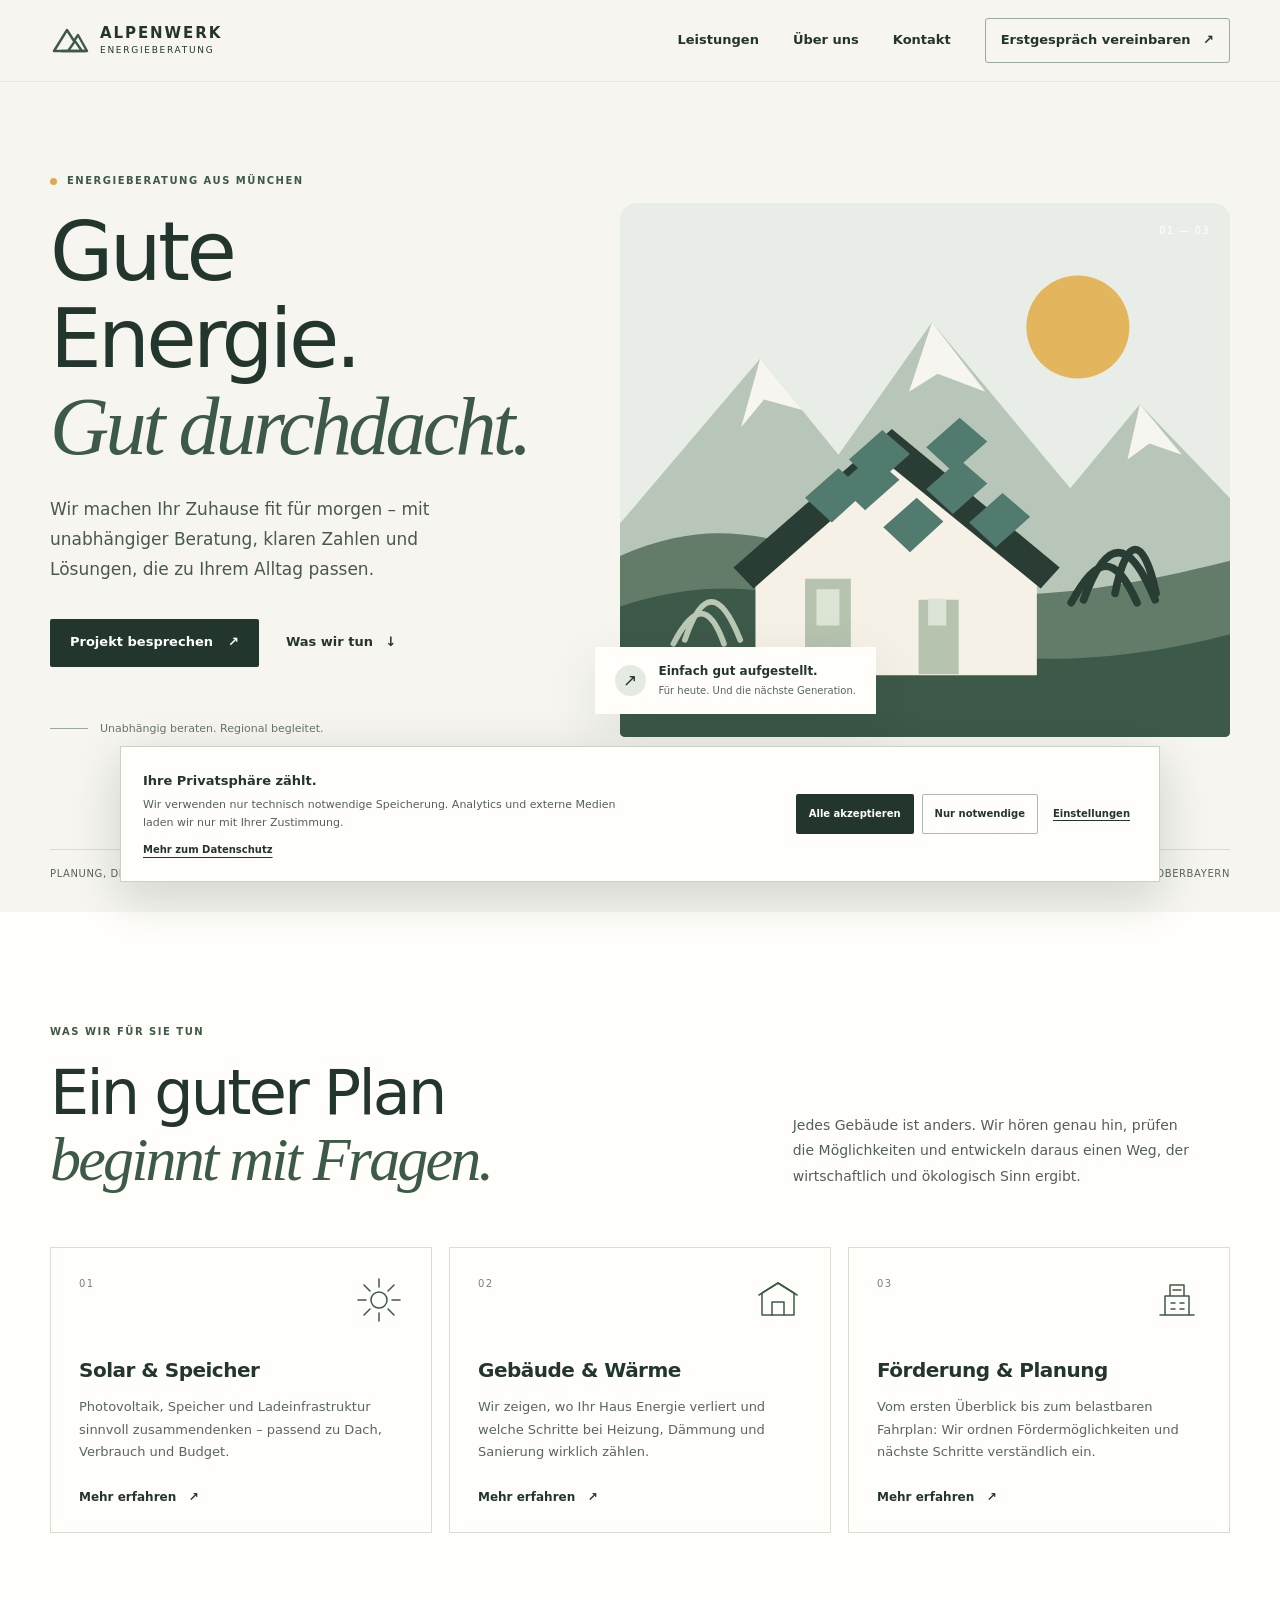
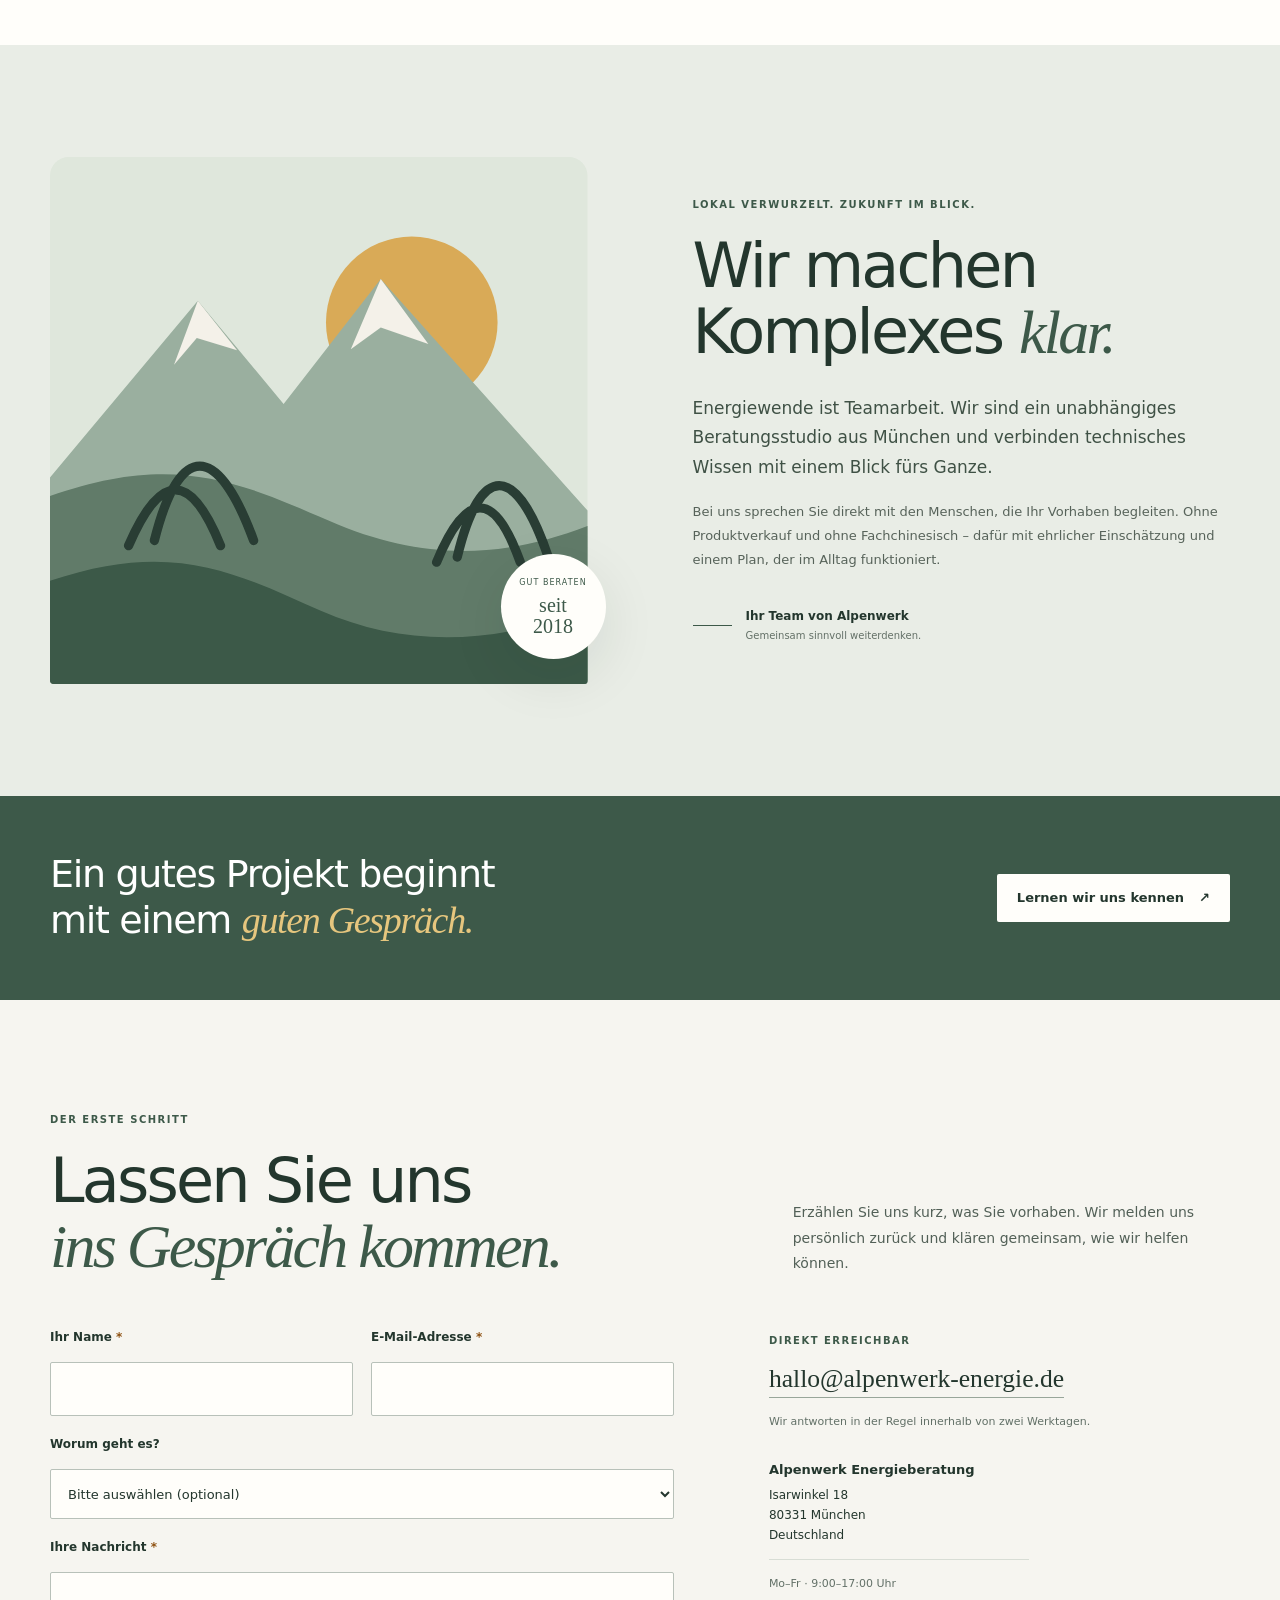
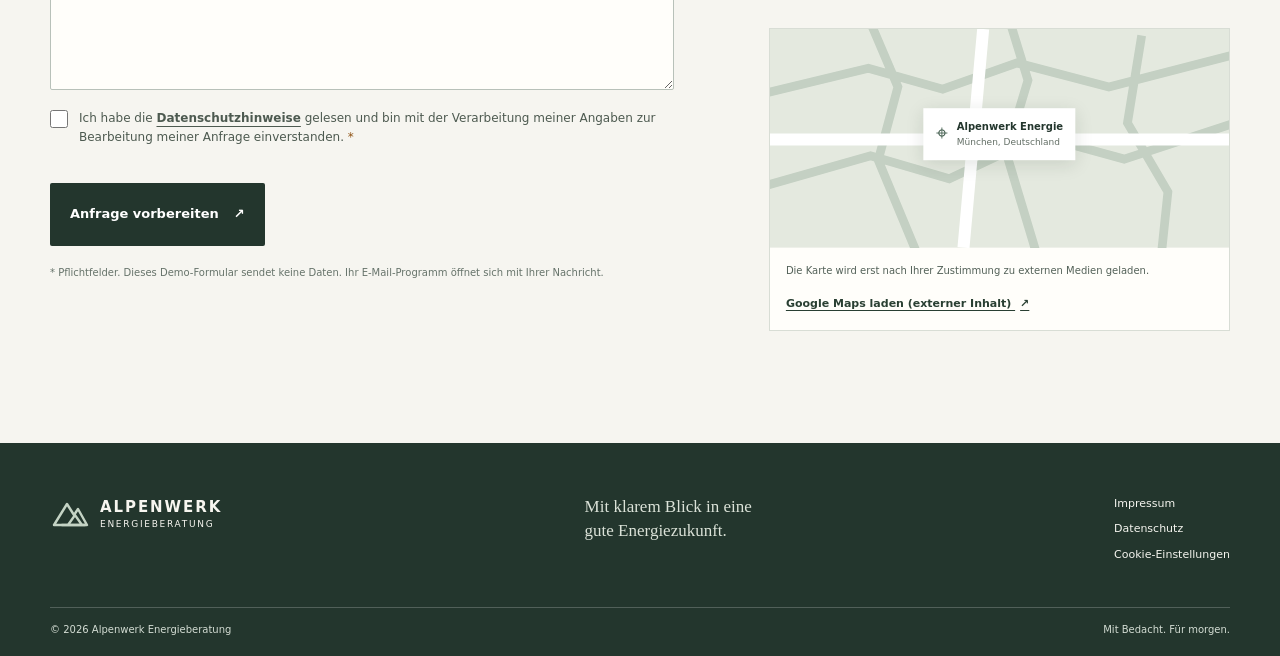
==== index.html @ ff46d7b3 "first commit" ====
<!doctype html>
<html lang="de">
<head>
  <meta charset="utf-8">
  <meta name="viewport" content="width=device-width, initial-scale=1">
  <meta name="theme-color" content="#f6f5f0">
  <meta name="description" content="Alpenwerk Energie berät zu Photovoltaik, Energiespeichern und nachhaltigen Gebäuden in München und Oberbayern.">
  <title>Alpenwerk Energie | Klar planen. Gut leben.</title>
  <link rel="stylesheet" href="style.css">
  <script src="script.js" defer></script>
</head>
<body>
  <a class="skip-link" href="#main">Zum Hauptinhalt springen</a>
  <header class="site-header">
    <div class="container header-inner">
      <a class="brand" href="index.html" aria-label="Alpenwerk Energie – Startseite">
        <svg class="brand-mark" viewBox="0 0 40 40" width="40" height="40" aria-hidden="true"><path d="M4 30 17 9l7 11 4-6 9 16H4Z" fill="none" stroke="currentColor" stroke-width="2.4" stroke-linejoin="round"/><path d="M12 30h23M18 30l7-10 7 10" fill="none" stroke="currentColor" stroke-width="2.4" stroke-linecap="round"/></svg>
        <span><strong>ALPENWERK</strong><small>ENERGIEBERATUNG</small></span>
      </a>
      <button class="menu-toggle" type="button" aria-expanded="false" aria-controls="primary-nav" aria-label="Menü öffnen"><span></span><span></span></button>
      <nav id="primary-nav" class="primary-nav" aria-label="Hauptnavigation">
        <a href="#leistungen">Leistungen</a><a href="#ueber-uns">Über uns</a><a href="#kontakt">Kontakt</a>
        <a class="nav-cta" href="#kontakt">Erstgespräch vereinbaren <span aria-hidden="true">↗</span></a>
      </nav>
    </div>
  </header>
  <main id="main">
    <section class="hero section-pad" aria-labelledby="hero-title">
      <div class="container hero-grid">
        <div class="hero-copy">
          <p class="eyebrow"><span class="eyebrow-dot"></span> Energieberatung aus München</p>
          <h1 id="hero-title">Gute Energie.<br><em>Gut durchdacht.</em></h1>
          <p class="hero-lede">Wir machen Ihr Zuhause fit für morgen – mit unabhängiger Beratung, klaren Zahlen und Lösungen, die zu Ihrem Alltag passen.</p>
          <div class="hero-actions"><a class="button button-dark" href="#kontakt">Projekt besprechen <span aria-hidden="true">↗</span></a><a class="text-link" href="#leistungen">Was wir tun <span aria-hidden="true">↓</span></a></div>
          <div class="hero-note"><span class="note-line"></span><span>Unabhängig beraten. Regional begleitet.</span></div>
        </div>
        <div class="hero-art" aria-label="Illustration eines Hauses mit Solardach in einer Berglandschaft" role="img">
          <svg viewBox="0 0 640 560" width="640" height="560" aria-hidden="true" class="landscape">
            <rect width="640" height="560" rx="18" fill="#e8eee7"/><circle cx="480" cy="130" r="54" fill="#e3b65d"/>
            <path d="M0 336 147 163l82 101 98-139 145 174 73-88 95 99v250H0Z" fill="#b7c6b9"/><path d="m147 163 44 54-40-11-24 29 20-72Zm180-38 56 73-50-19-30 19 24-73Zm218 86 44 53-34-12-23 17 13-58Z" fill="#f6f5f0"/>
            <path d="M0 370c96-42 160-22 251 11s180 47 389-6v185H0Z" fill="#627c69"/><path d="M0 423c117-39 204-11 286 25s208 42 354 4v108H0Z" fill="#3d5949"/>
            <path d="m142 379 144-125 151 126v115H142Z" fill="#f5f1e7"/><path d="m119 382 166-145 176 145-20 22-156-127-145 127Z" fill="#293d34"/>
            <path d="m194 309 35-31 28 25-35 32Zm46-40 35-31 29 25-36 32Zm36 71 35-31 28 25-35 32Zm45-40 35-31 29 25-36 32Zm-92-4 35-31 29 25-36 32Zm92-40 35-31 29 25-36 32Zm45 79 35-31 29 25-36 32Z" fill="#527b70"/>
            <path d="M194 394h48v100h-48Zm119 22h42v78h-42Z" fill="#b5c3af"/><path d="M206 405h24v38h-24Zm117 10h19v28h-19Z" fill="#dce4d6"/>
            <path d="M473 419c28-51 46-51 69 0m-56-3c24-66 48-66 75 0m-42-7c12-61 30-61 43 0" fill="none" stroke="#293d34" stroke-width="8" stroke-linecap="round"/>
            <path d="M56 462c22-42 38-42 53 0m-41-4c18-53 37-53 58 0" fill="none" stroke="#b9c9b3" stroke-width="6" stroke-linecap="round"/>
          </svg>
          <div class="art-caption"><span class="caption-icon">↗</span><span><strong>Einfach gut aufgestellt.</strong><small>Für heute. Und die nächste Generation.</small></span></div>
          <span class="art-index">01 — 03</span>
        </div>
      </div>
      <div class="container hero-bottom"><span>Planung, die weiterdenkt</span><span class="scroll-mark" aria-hidden="true">↓</span><span>Standort München · ganz Oberbayern</span></div>
    </section>

    <section id="leistungen" class="services section-pad" aria-labelledby="services-title">
      <div class="container">
        <div class="section-heading"><div><p class="eyebrow">Was wir für Sie tun</p><h2 id="services-title">Ein guter Plan<br><em>beginnt mit Fragen.</em></h2></div><p class="section-intro">Jedes Gebäude ist anders. Wir hören genau hin, prüfen die Möglichkeiten und entwickeln daraus einen Weg, der wirtschaftlich und ökologisch Sinn ergibt.</p></div>
        <div class="service-grid">
          <article class="service-card"><div class="card-top"><span class="card-number">01</span><svg viewBox="0 0 48 48" width="48" height="48" aria-hidden="true"><circle cx="24" cy="24" r="8"/><path d="M24 3v8m0 26v8M3 24h8m26 0h8M9 9l6 6m18 18 6 6m0-30-6 6m-18 18-6 6"/></svg></div><h3>Solar & Speicher</h3><p>Photovoltaik, Speicher und Ladeinfrastruktur sinnvoll zusammendenken – passend zu Dach, Verbrauch und Budget.</p><a href="#kontakt" class="card-link" aria-label="Solar und Speicher anfragen">Mehr erfahren <span aria-hidden="true">↗</span></a></article>
          <article class="service-card"><div class="card-top"><span class="card-number">02</span><svg viewBox="0 0 48 48" width="48" height="48" aria-hidden="true"><path d="M8 39V17L24 7l16 10v22H8Z"/><path d="M18 39V26h12v13M5 19l19-12 19 12"/></svg></div><h3>Gebäude & Wärme</h3><p>Wir zeigen, wo Ihr Haus Energie verliert und welche Schritte bei Heizung, Dämmung und Sanierung wirklich zählen.</p><a href="#kontakt" class="card-link" aria-label="Gebäude und Wärme anfragen">Mehr erfahren <span aria-hidden="true">↗</span></a></article>
          <article class="service-card"><div class="card-top"><span class="card-number">03</span><svg viewBox="0 0 48 48" width="48" height="48" aria-hidden="true"><path d="M7 39h34M12 39V20h24v19M17 20V9h14v11M20 14h8M18 27h4m5 0h4M18 33h4m5 0h4"/></svg></div><h3>Förderung & Planung</h3><p>Vom ersten Überblick bis zum belastbaren Fahrplan: Wir ordnen Fördermöglichkeiten und nächste Schritte verständlich ein.</p><a href="#kontakt" class="card-link" aria-label="Förderung und Planung anfragen">Mehr erfahren <span aria-hidden="true">↗</span></a></article>
        </div>
      </div>
    </section>

    <section id="ueber-uns" class="about section-pad" aria-labelledby="about-title"><div class="container about-grid"><div class="about-art" role="img" aria-label="Abstrakte Illustration aus Sonne, Bergen und Landschaft"><svg viewBox="0 0 520 510" width="520" height="510" aria-hidden="true"><rect width="520" height="510" rx="18" fill="#dfe7dc"/><circle cx="350" cy="160" r="83" fill="#d9aa57"/><path d="M0 310 143 139l83 100 94-121 200 224v168H0Z" fill="#9aaf9f"/><path d="m143 139 38 48-39-12-22 26 23-62Zm177-21 46 63-46-16-29 21 29-68Z" fill="#f4f1e9"/><path d="M0 328c118-42 181-15 270 24s166 37 250 5v153H0Z" fill="#617b69"/><path d="M0 410c121-41 182-6 262 29s166 34 258-2v73H0Z" fill="#3c5948"/><path d="M76 376c31-72 60-72 89 0m-64-5c24-96 61-96 96 0m177 21c29-70 56-70 81 0m-61-5c22-92 57-92 88 0" fill="none" stroke="#293d34" stroke-width="9" stroke-linecap="round"/></svg><div class="about-stamp"><span>GUT BERATEN</span><strong>seit<br>2018</strong></div></div><div class="about-copy"><p class="eyebrow">Lokal verwurzelt. Zukunft im Blick.</p><h2 id="about-title">Wir machen<br>Komplexes <em>klar.</em></h2><p class="about-lede">Energiewende ist Teamarbeit. Wir sind ein unabhängiges Beratungsstudio aus München und verbinden technisches Wissen mit einem Blick fürs Ganze.</p><p>Bei uns sprechen Sie direkt mit den Menschen, die Ihr Vorhaben begleiten. Ohne Produktverkauf und ohne Fachchinesisch – dafür mit ehrlicher Einschätzung und einem Plan, der im Alltag funktioniert.</p><div class="about-signoff"><span class="signoff-rule"></span><span><strong>Ihr Team von Alpenwerk</strong><small>Gemeinsam sinnvoll weiterdenken.</small></span></div></div></div></section>

    <section class="callout" aria-label="Persönliche Beratung"><div class="container callout-inner"><p>Ein gutes Projekt beginnt<br>mit einem <em>guten Gespräch.</em></p><a class="button button-light" href="#kontakt">Lernen wir uns kennen <span aria-hidden="true">↗</span></a></div></section>

    <section id="kontakt" class="contact section-pad" aria-labelledby="contact-title"><div class="container"><div class="section-heading contact-heading"><div><p class="eyebrow">Der erste Schritt</p><h2 id="contact-title">Lassen Sie uns<br><em>ins Gespräch kommen.</em></h2></div><p class="section-intro">Erzählen Sie uns kurz, was Sie vorhaben. Wir melden uns persönlich zurück und klären gemeinsam, wie wir helfen können.</p></div><div class="contact-grid"><form id="contact-form" class="contact-form" novalidate>
      <div class="form-row"><div class="form-field"><label for="name">Ihr Name <span aria-hidden="true">*</span></label><input id="name" name="name" autocomplete="name" required aria-describedby="name-error"><span class="field-error" id="name-error"></span></div><div class="form-field"><label for="email">E-Mail-Adresse <span aria-hidden="true">*</span></label><input id="email" name="email" type="email" autocomplete="email" required aria-describedby="email-error"><span class="field-error" id="email-error"></span></div></div>
      <div class="form-field"><label for="topic">Worum geht es?</label><select id="topic" name="topic"><option value="">Bitte auswählen (optional)</option><option>Solar & Speicher</option><option>Gebäude & Wärme</option><option>Förderung & Planung</option><option>Anderes Anliegen</option></select></div>
      <div class="form-field"><label for="message">Ihre Nachricht <span aria-hidden="true">*</span></label><textarea id="message" name="message" rows="4" required aria-describedby="message-error"></textarea><span class="field-error" id="message-error"></span></div>
      <div class="privacy-field"><input id="privacy" name="privacy" type="checkbox" required aria-describedby="privacy-error"><label for="privacy">Ich habe die <a href="datenschutz.html">Datenschutzhinweise</a> gelesen und bin mit der Verarbeitung meiner Angaben zur Bearbeitung meiner Anfrage einverstanden. <span aria-hidden="true">*</span></label></div><span class="field-error privacy-error" id="privacy-error"></span>
      <button class="button button-dark form-submit" type="submit">Anfrage vorbereiten <span aria-hidden="true">↗</span></button><p class="form-note">* Pflichtfelder. Dieses Demo-Formular sendet keine Daten. Ihr E-Mail-Programm öffnet sich mit Ihrer Nachricht.</p><p id="form-status" class="form-status" role="status" aria-live="polite"></p>
    </form><aside class="contact-aside"><div class="contact-details"><p class="eyebrow">Direkt erreichbar</p><a class="contact-email" href="mailto:hallo@alpenwerk-energie.de">hallo@alpenwerk-energie.de</a><p>Wir antworten in der Regel innerhalb von zwei Werktagen.</p><div class="contact-address"><strong>Alpenwerk Energieberatung</strong><span>Isarwinkel 18</span><span>80331 München</span><span>Deutschland</span></div><p class="hours">Mo–Fr · 9:00–17:00 Uhr</p></div>
      <div class="map-card"><div class="map-placeholder" id="map-placeholder"><svg viewBox="0 0 420 200" width="420" height="200" aria-hidden="true"><rect width="420" height="200" fill="#e4e9df"/><path d="M-10 60 90 36l68 19 68-24 84 22 120-31M-10 145l102-29 72 21 83-39 77 21 107-35M91-8l26 61-18 67 37 89m84-214 16 52-20 66 31 103m93-210-13 80 37 63-7 67" fill="none" stroke="#c4d0c3" stroke-width="8"/><path d="M0 101h420M195 0l-18 200" stroke="#fff" stroke-width="11"/><circle cx="225" cy="94" r="20" fill="#3d5949"/><circle cx="225" cy="94" r="7" fill="#f6f5f0"/></svg><div class="map-label"><span class="map-pin" aria-hidden="true">⌖</span><span><strong>Alpenwerk Energie</strong><small>München, Deutschland</small></span></div></div><div class="map-action" id="map-action"><p>Die Karte wird erst nach Ihrer Zustimmung zu externen Medien geladen.</p><button id="load-map" type="button" class="map-button">Google Maps laden (externer Inhalt) <span aria-hidden="true">↗</span></button></div><div id="map-frame" class="map-frame" aria-live="polite"></div></div>
    </aside></div></div></section>
  </main>
  <footer class="site-footer"><div class="container footer-top"><a class="brand brand-footer" href="index.html" aria-label="Alpenwerk Energie – Startseite"><svg class="brand-mark" viewBox="0 0 40 40" width="40" height="40" aria-hidden="true"><path d="M4 30 17 9l7 11 4-6 9 16H4Z" fill="none" stroke="currentColor" stroke-width="2.4" stroke-linejoin="round"/><path d="M12 30h23M18 30l7-10 7 10" fill="none" stroke="currentColor" stroke-width="2.4" stroke-linecap="round"/></svg><span><strong>ALPENWERK</strong><small>ENERGIEBERATUNG</small></span></a><p>Mit klarem Blick in eine<br>gute Energiezukunft.</p><nav class="footer-nav" aria-label="Rechtliche Informationen"><a href="impressum.html">Impressum</a><a href="datenschutz.html">Datenschutz</a><a href="#cookie-settings" data-open-cookie-settings>Cookie-Einstellungen</a></nav></div><div class="container footer-bottom"><span>© <span id="year">2026</span> Alpenwerk Energieberatung</span><span>Mit Bedacht. Für morgen.</span></div></footer>

  <section id="cookie-banner" class="cookie-banner" aria-label="Cookie-Einstellungen" hidden><div class="cookie-copy"><strong>Ihre Privatsphäre zählt.</strong><p>Wir verwenden nur technisch notwendige Speicherung. Analytics und externe Medien laden wir nur mit Ihrer Zustimmung.</p><a href="datenschutz.html">Mehr zum Datenschutz</a></div><div class="cookie-actions"><button class="button button-dark" type="button" data-consent-all>Alle akzeptieren</button><button class="button button-outline" type="button" data-consent-essential>Nur notwendige</button><button class="cookie-settings-link" type="button" data-open-cookie-settings>Einstellungen</button></div></section>
  <dialog id="cookie-dialog" class="cookie-dialog" aria-labelledby="cookie-dialog-title"><div class="dialog-head"><div><p class="eyebrow">Ihre Auswahl</p><h2 id="cookie-dialog-title">Cookie-Einstellungen</h2></div><button class="dialog-close" type="button" aria-label="Einstellungen schließen" data-close-dialog>×</button></div><p>Sie entscheiden, welche optionalen Inhalte geladen werden dürfen. Ihre Auswahl können Sie jederzeit im Footer ändern.</p><div class="consent-options"><div class="consent-option"><div><strong>Notwendig</strong><small>Für grundlegende Funktionen und die Speicherung Ihrer Auswahl.</small></div><input id="consent-essential" type="checkbox" checked disabled aria-label="Notwendige Speicherung immer aktiv"></div><div class="consent-option"><div><strong>Analytics</strong><small>Hilft uns zu verstehen, wie die Website genutzt wird.</small></div><input id="consent-analytics" type="checkbox"></div><div class="consent-option"><div><strong>Externe Medien & Karten</strong><small>Erlaubt das Laden der Google Maps Karte in München.</small></div><input id="consent-external" type="checkbox"></div></div><div class="dialog-actions"><button class="button button-outline" type="button" data-consent-essential>Nur notwendige</button><button class="button button-dark" type="button" data-save-settings>Auswahl speichern</button></div></dialog>
  <div id="dialog-backdrop" class="dialog-backdrop" hidden></div>
</body>
</html>
---- style.css ----
@charset "UTF-8";
:root{--ink:#23362d;--forest:#3d5949;--moss:#607a68;--cream:#f6f5f0;--paper:#fffefa;--sand:#e9e5d9;--muted:#59655d;--line:#d8ddd5;--gold:#d9aa57;--danger:#9b342c;--shadow:0 18px 55px #18261d18;--serif:Georgia,"Times New Roman",serif;--sans:system-ui,-apple-system,BlinkMacSystemFont,"Segoe UI",sans-serif}*{box-sizing:border-box}html{scroll-behavior:smooth;scroll-padding-top:90px}body{margin:0;background:var(--cream);color:var(--ink);font-family:var(--sans);font-size:16px;line-height:1.6;-webkit-font-smoothing:antialiased}a{color:inherit;text-underline-offset:4px}a:hover{color:var(--forest)}button,input,select,textarea{font:inherit}button,a,input,select,textarea{touch-action:manipulation}button{color:inherit}.container{width:min(1180px,calc(100% - 48px));margin-inline:auto}.skip-link{position:fixed;z-index:1000;left:16px;top:12px;transform:translateY(-160%);background:var(--ink);color:white;padding:12px 18px;border-radius:4px}.skip-link:focus{transform:translateY(0)}:focus-visible{outline:3px solid #9b6511;outline-offset:4px}.section-pad{padding:112px 0}.site-header{height:82px;position:sticky;top:0;z-index:30;background:#f6f5f0f2;backdrop-filter:blur(12px);border-bottom:1px solid #23362d12}.header-inner{height:100%;display:flex;align-items:center;justify-content:space-between}.brand{display:inline-flex;gap:10px;align-items:center;text-decoration:none;color:var(--ink)}.brand-mark{color:var(--forest);flex:none}.brand span{display:grid;line-height:1.08;letter-spacing:.12em}.brand strong{font-size:15px}.brand small{font-size:9px;letter-spacing:.19em;margin-top:5px}.primary-nav{display:flex;align-items:center;gap:34px;font-size:13px;font-weight:600}.primary-nav a{text-decoration:none}.nav-cta{padding:11px 15px;border:1px solid #9ca99d;border-radius:3px}.nav-cta span{margin-left:8px}.menu-toggle{display:none;background:transparent;border:0}.hero{padding-top:76px;padding-bottom:30px;overflow:hidden}.hero-grid{display:grid;grid-template-columns:.9fr 1.1fr;gap:70px;align-items:center}.hero-copy{padding:15px 0 44px}.eyebrow{text-transform:uppercase;letter-spacing:.15em;font-size:10px;font-weight:750;color:var(--forest);margin:0 0 20px;display:flex;align-items:center;gap:10px}.eyebrow-dot{width:7px;height:7px;background:var(--gold);border-radius:50%}h1,h2,h3,p{margin-top:0}h1,h2{font-weight:500;line-height:1.06;letter-spacing:-.045em}h1{font-size:clamp(48px,6.4vw,82px);margin-bottom:25px}h1 em,h2 em,.callout em{font-family:var(--serif);font-weight:400;color:var(--forest)}.hero-lede{max-width:435px;font-size:17px;color:#4a584f;line-height:1.75}.hero-actions{display:flex;align-items:center;gap:27px;margin-top:34px}.button{display:inline-flex;min-height:48px;align-items:center;justify-content:center;gap:15px;padding:12px 19px;border:1px solid transparent;border-radius:2px;text-decoration:none;font-weight:650;font-size:13px;cursor:pointer;transition:background .18s,color .18s,transform .18s}.button:hover{transform:translateY(-1px)}.button-dark{background:var(--ink);color:#fff}.button-dark:hover{background:var(--forest);color:#fff}.button-light{background:var(--paper);color:var(--ink)}.button-light:hover{background:#e9eee7;color:var(--ink)}.button-outline{background:transparent;border-color:#aeb8af;color:var(--ink)}.button-outline:hover{background:#edf0eb}.text-link{font-size:13px;font-weight:650;text-decoration:none}.text-link span{margin-left:8px}.hero-note{display:flex;align-items:center;gap:12px;font-size:11px;color:#68756c;margin-top:53px}.note-line{width:38px;height:1px;background:#9aa99b}.hero-art{position:relative}.landscape{display:block;width:100%;height:auto;border-radius:5px}.art-caption{position:absolute;bottom:23px;left:-25px;display:flex;align-items:center;gap:13px;padding:15px 20px;background:var(--paper);box-shadow:var(--shadow);font-size:12px}.caption-icon{width:31px;height:31px;border-radius:50%;display:grid;place-items:center;background:#e5ebe3;font-size:17px}.art-caption span:last-child{display:grid}.art-caption small{color:var(--muted);font-size:10px;margin-top:2px}.art-index{position:absolute;right:20px;top:20px;font-size:10px;letter-spacing:.13em;color:#fff}.hero-bottom{margin-top:68px;border-top:1px solid var(--line);padding-top:16px;display:flex;justify-content:space-between;color:var(--muted);font-size:10px;letter-spacing:.06em;text-transform:uppercase}.scroll-mark{font-size:16px;line-height:1}.services{background:var(--paper)}.section-heading{display:grid;grid-template-columns:1fr .65fr;gap:70px;align-items:end;margin-bottom:54px}.section-heading h2,.about-copy h2{font-size:clamp(40px,5.2vw,62px);margin-bottom:0}.section-intro{max-width:405px;color:#526057;line-height:1.8;font-size:14px;margin-bottom:4px}.service-grid{display:grid;grid-template-columns:repeat(3,1fr);gap:17px}.service-card{border:1px solid var(--line);padding:28px 28px 25px;min-height:280px;display:flex;flex-direction:column;background:#fffefa}.card-top{display:flex;align-items:flex-start;justify-content:space-between;color:var(--forest);margin-bottom:30px}.card-number{font-size:10px;letter-spacing:.15em;color:#78847b}.card-top svg{fill:none;stroke:currentColor;stroke-width:1.5;stroke-linecap:round;stroke-linejoin:round}.service-card h3{font-size:20px;font-weight:600;letter-spacing:-.025em;margin-bottom:10px}.service-card p{color:#59655d;font-size:13px;line-height:1.75;margin-bottom:24px}.card-link{margin-top:auto;font-size:12px;font-weight:700;text-decoration:none}.card-link span{margin-left:8px}.about{background:#e9ede6}.about-grid{display:grid;grid-template-columns:1fr 1fr;gap:105px;align-items:center}.about-art{position:relative}.about-art svg{display:block;width:100%;height:auto;border-radius:4px}.about-stamp{position:absolute;right:-18px;bottom:25px;width:105px;height:105px;background:var(--paper);border-radius:50%;display:flex;flex-direction:column;align-items:center;justify-content:center;text-align:center;color:var(--forest);box-shadow:var(--shadow);font-size:8px;letter-spacing:.13em}.about-stamp strong{font:20px/1.05 var(--serif);letter-spacing:0;margin-top:5px}.about-copy h2{margin-bottom:28px}.about-lede{font-size:17px;line-height:1.75;color:#3f5145}.about-copy>p:not(.eyebrow):not(.about-lede){font-size:13px;color:#57635a;line-height:1.85}.about-signoff{display:flex;align-items:center;gap:14px;margin-top:35px;font-size:12px}.signoff-rule{height:1px;width:39px;background:var(--forest)}.about-signoff span:last-child{display:grid}.about-signoff small{font-size:10px;color:#637067;margin-top:2px}.callout{background:var(--forest);color:white;padding:56px 0}.callout-inner{display:flex;align-items:center;justify-content:space-between;gap:32px}.callout p{font-size:clamp(27px,3vw,38px);line-height:1.2;letter-spacing:-.035em;margin:0}.callout em{color:#e6c67e}.contact{background:var(--cream)}.contact-heading{margin-bottom:48px}.contact-grid{display:grid;grid-template-columns:1.15fr .85fr;gap:95px}.contact-form{display:grid;gap:19px}.form-row{display:grid;grid-template-columns:1fr 1fr;gap:18px}.form-field{display:grid;gap:7px}.form-field label,.privacy-field label{font-size:12px;font-weight:650}.form-field label span,.privacy-field label span{color:#8d5010}.form-field input,.form-field select,.form-field textarea{width:100%;background:#fffefa;border:1px solid #b8c1b9;border-radius:2px;padding:12px 13px;color:var(--ink);font-size:13px}.form-field textarea{resize:vertical;min-height:110px}.form-field input:focus,.form-field select:focus,.form-field textarea:focus{outline:2px solid #8a651d;outline-offset:1px}.privacy-field{display:flex;align-items:flex-start;gap:11px}.privacy-field input{width:18px;height:18px;flex:none;accent-color:var(--forest);margin:1px 0 0}.privacy-field label{font-weight:450;color:#4d5a50;line-height:1.6}.privacy-field a{font-weight:700}.field-error{font-size:11px;color:var(--danger);min-height:0}.field-error:empty{display:none}.privacy-error{margin-top:-16px}.form-submit{justify-self:start;margin-top:2px}.form-note{font-size:10px;color:#66736a;margin:0}.form-status{font-size:12px;color:var(--forest);margin:0}.contact-aside{padding-top:5px}.contact-details .eyebrow{margin-bottom:10px}.contact-email{font-family:var(--serif);font-size:clamp(19px,2vw,26px);text-decoration:none;border-bottom:1px solid #98a69a;padding-bottom:4px}.contact-details>p:not(.eyebrow){font-size:11px;color:#627067;margin:13px 0 28px}.contact-address{display:grid;font-size:12px;line-height:1.7}.contact-address strong{font-size:13px;margin-bottom:4px}.hours{padding-top:15px;border-top:1px solid var(--line);max-width:260px}.map-card{margin-top:36px;border:1px solid var(--line);background:var(--paper)}.map-placeholder{position:relative;overflow:hidden}.map-placeholder>svg{display:block;width:100%;height:auto}.map-label{position:absolute;left:50%;top:48%;transform:translate(-50%,-50%);background:white;padding:9px 12px;display:flex;align-items:center;gap:9px;box-shadow:0 4px 18px #17251920;white-space:nowrap;font-size:10px}.map-label span:last-child{display:grid}.map-label small{color:#626e65;font-size:9px}.map-pin{font-size:21px;color:var(--forest)}.map-action{padding:15px 16px}.map-action p{font-size:10px;color:#536158;margin:0 0 10px}.map-button{border:0;padding:0;background:none;color:#293f32;font-size:11px;font-weight:700;text-decoration:underline;text-underline-offset:3px;cursor:pointer}.map-button span{margin-left:5px}.map-frame iframe{display:block;width:100%;height:240px;border:0}.site-footer{background:#23362d;color:#f7f6f0;padding:52px 0 18px}.footer-top{display:flex;align-items:flex-start;justify-content:space-between;padding-bottom:44px}.brand-footer{color:#f7f6f0}.brand-footer .brand-mark{color:#c4d3c4}.footer-top>p{font:17px/1.45 var(--serif);color:#dbe2d8}.footer-nav{display:grid;gap:8px;font-size:11px}.footer-nav a{color:#f5f5ef;text-decoration:none}.footer-nav a:hover{text-decoration:underline}.footer-bottom{border-top:1px solid #ffffff35;padding-top:14px;display:flex;justify-content:space-between;color:#d4ddd4;font-size:10px}.cookie-banner{position:fixed;z-index:80;bottom:18px;left:50%;transform:translateX(-50%);width:min(1040px,calc(100% - 32px));background:var(--paper);border:1px solid #cad1c8;box-shadow:0 14px 50px #1222172a;padding:20px 22px;display:flex;align-items:center;justify-content:space-between;gap:25px}.cookie-banner[hidden],.dialog-backdrop[hidden]{display:none}.cookie-copy{max-width:490px}.cookie-copy strong{font-size:13px}.cookie-copy p{font-size:11px;color:#536158;margin:4px 0}.cookie-copy>a{font-size:10px;font-weight:650}.cookie-actions{display:flex;align-items:center;gap:8px;flex-wrap:wrap}.cookie-actions .button{font-size:10px;min-height:40px;padding:9px 12px}.cookie-settings-link{border:0;background:transparent;text-decoration:underline;text-underline-offset:3px;font-size:10px;font-weight:650;cursor:pointer;padding:7px}.cookie-dialog{position:fixed;z-index:101;inset:50% auto auto 50%;transform:translate(-50%,-50%);width:min(540px,calc(100% - 30px));max-height:calc(100dvh - 30px);overflow:auto;border:0;padding:28px;background:var(--paper);color:var(--ink);box-shadow:0 25px 90px #101d1670}.cookie-dialog::backdrop{background:#16221c99}.dialog-head{display:flex;align-items:flex-start;justify-content:space-between}.dialog-head .eyebrow{margin-bottom:8px}.dialog-head h2{font-size:29px;letter-spacing:-.03em;margin:0}.dialog-close{border:0;background:transparent;font-size:27px;line-height:1;cursor:pointer}.cookie-dialog>p{font-size:12px;color:#59655d;margin:18px 0}.consent-options{border-top:1px solid var(--line)}.consent-option{display:flex;align-items:center;justify-content:space-between;gap:22px;padding:15px 0;border-bottom:1px solid var(--line)}.consent-option>div{display:grid}.consent-option strong{font-size:13px}.consent-option small{font-size:10px;color:#5c685f;margin-top:3px}.consent-option input{width:19px;height:19px;accent-color:var(--forest);flex:none}.dialog-actions{display:flex;justify-content:flex-end;gap:10px;margin-top:22px}.dialog-actions .button{font-size:11px}.legal-hero{padding:78px 0 46px;background:#e9ede6}.legal-hero h1{font-size:clamp(42px,5vw,64px);margin:0}.legal-main{padding:64px 0 105px}.legal-content{max-width:790px}.legal-content h2{font:26px/1.2 var(--serif);letter-spacing:-.02em;margin:39px 0 13px}.legal-content h3{font-size:16px;margin:25px 0 8px}.legal-content p,.legal-content li{font-size:14px;line-height:1.85;color:#48574c}.legal-content ul{padding-left:20px}.legal-note{padding:16px 19px;border-left:3px solid var(--gold);background:#eeeee7;font-size:12px!important}.legal-footer-mark{display:flex;gap:10px;align-items:center;margin-top:45px;color:var(--forest)}
@media(max-width:900px){.hero-grid{gap:35px}.section-pad{padding:88px 0}.about-grid{gap:55px}.contact-grid{gap:50px}.primary-nav{gap:20px}.hero{padding-top:58px}}@media(max-width:700px){.container{width:min(100% - 36px,540px)}.site-header{height:70px}.menu-toggle{display:flex;width:44px;height:44px;flex-direction:column;align-items:center;justify-content:center;gap:6px;border:1px solid var(--line);border-radius:2px;cursor:pointer}.menu-toggle span{width:18px;height:1px;background:var(--ink)}.primary-nav{display:none;position:absolute;left:0;right:0;top:69px;background:var(--cream);padding:14px 22px 22px;border-bottom:1px solid var(--line);box-shadow:0 12px 20px #18261d10;align-items:stretch;gap:0}.primary-nav.is-open{display:flex;flex-direction:column}.primary-nav>a{padding:13px 0;border-bottom:1px solid #dce0d8}.primary-nav .nav-cta{margin-top:12px;padding:12px;border:1px solid #9ca99d}.section-pad{padding:73px 0}.hero{padding-top:38px;padding-bottom:25px}.hero-grid{grid-template-columns:1fr;gap:34px}.hero-copy{padding:0}.eyebrow{margin-bottom:16px}.hero h1{font-size:clamp(46px,13vw,68px)}.hero-lede{font-size:15px}.hero-actions{margin-top:25px}.hero-note{margin-top:30px}.hero-art{width:calc(100% - 10px);margin-left:10px}.art-caption{left:-10px;bottom:12px;padding:10px 12px}.art-index{right:12px;top:12px}.hero-bottom{margin-top:35px;font-size:8px}.section-heading{grid-template-columns:1fr;gap:19px;margin-bottom:34px}.section-heading h2,.about-copy h2{font-size:clamp(40px,11vw,56px)}.section-intro{font-size:13px}.service-grid{grid-template-columns:1fr;gap:11px}.service-card{min-height:unset;padding:23px}.card-top{margin-bottom:20px}.service-card p{margin-bottom:18px}.about-grid{grid-template-columns:1fr;gap:43px}.about-art{width:calc(100% - 12px)}.about-stamp{width:88px;height:88px;right:-10px}.about-copy h2{margin-bottom:21px}.callout{padding:39px 0}.callout-inner{align-items:flex-start;flex-direction:column}.callout p{font-size:31px}.contact-heading{margin-bottom:35px}.contact-grid{grid-template-columns:1fr;gap:50px}.contact-form{gap:16px}.form-row{grid-template-columns:1fr;gap:16px}.contact-aside{padding:0}.contact-email{font-size:22px}.map-card{margin-top:27px}.footer-top{display:grid;grid-template-columns:1fr 1fr;gap:24px;padding-bottom:30px}.footer-top>p{font-size:15px}.footer-nav{grid-column:1/-1;grid-template-columns:1fr 1fr;column-gap:15px}.footer-bottom{font-size:9px;gap:15px}.cookie-banner{bottom:0;left:0;transform:none;width:100%;display:block;padding:16px 18px max(16px,env(safe-area-inset-bottom));max-height:75dvh;overflow:auto}.cookie-actions{margin-top:13px;display:grid;grid-template-columns:1fr 1fr}.cookie-actions .button{min-height:43px}.cookie-settings-link{grid-column:1/-1;justify-self:center}.cookie-dialog{padding:22px 19px}.dialog-actions{flex-direction:column-reverse}.dialog-actions .button{width:100%}.legal-hero{padding:56px 0 33px}.legal-main{padding:42px 0 75px}.legal-content h2{font-size:23px;margin-top:32px}.legal-content p,.legal-content li{font-size:13px}}@media(max-width:380px){.container{width:calc(100% - 30px)}.hero-actions{gap:17px}.button{padding:11px 14px}.hero-bottom span:first-child{max-width:100px}.hero-bottom span:last-child{text-align:right;max-width:125px}}
@media(prefers-reduced-motion:reduce){*,*::before,*::after{scroll-behavior:auto!important;transition:none!important;animation:none!important}}
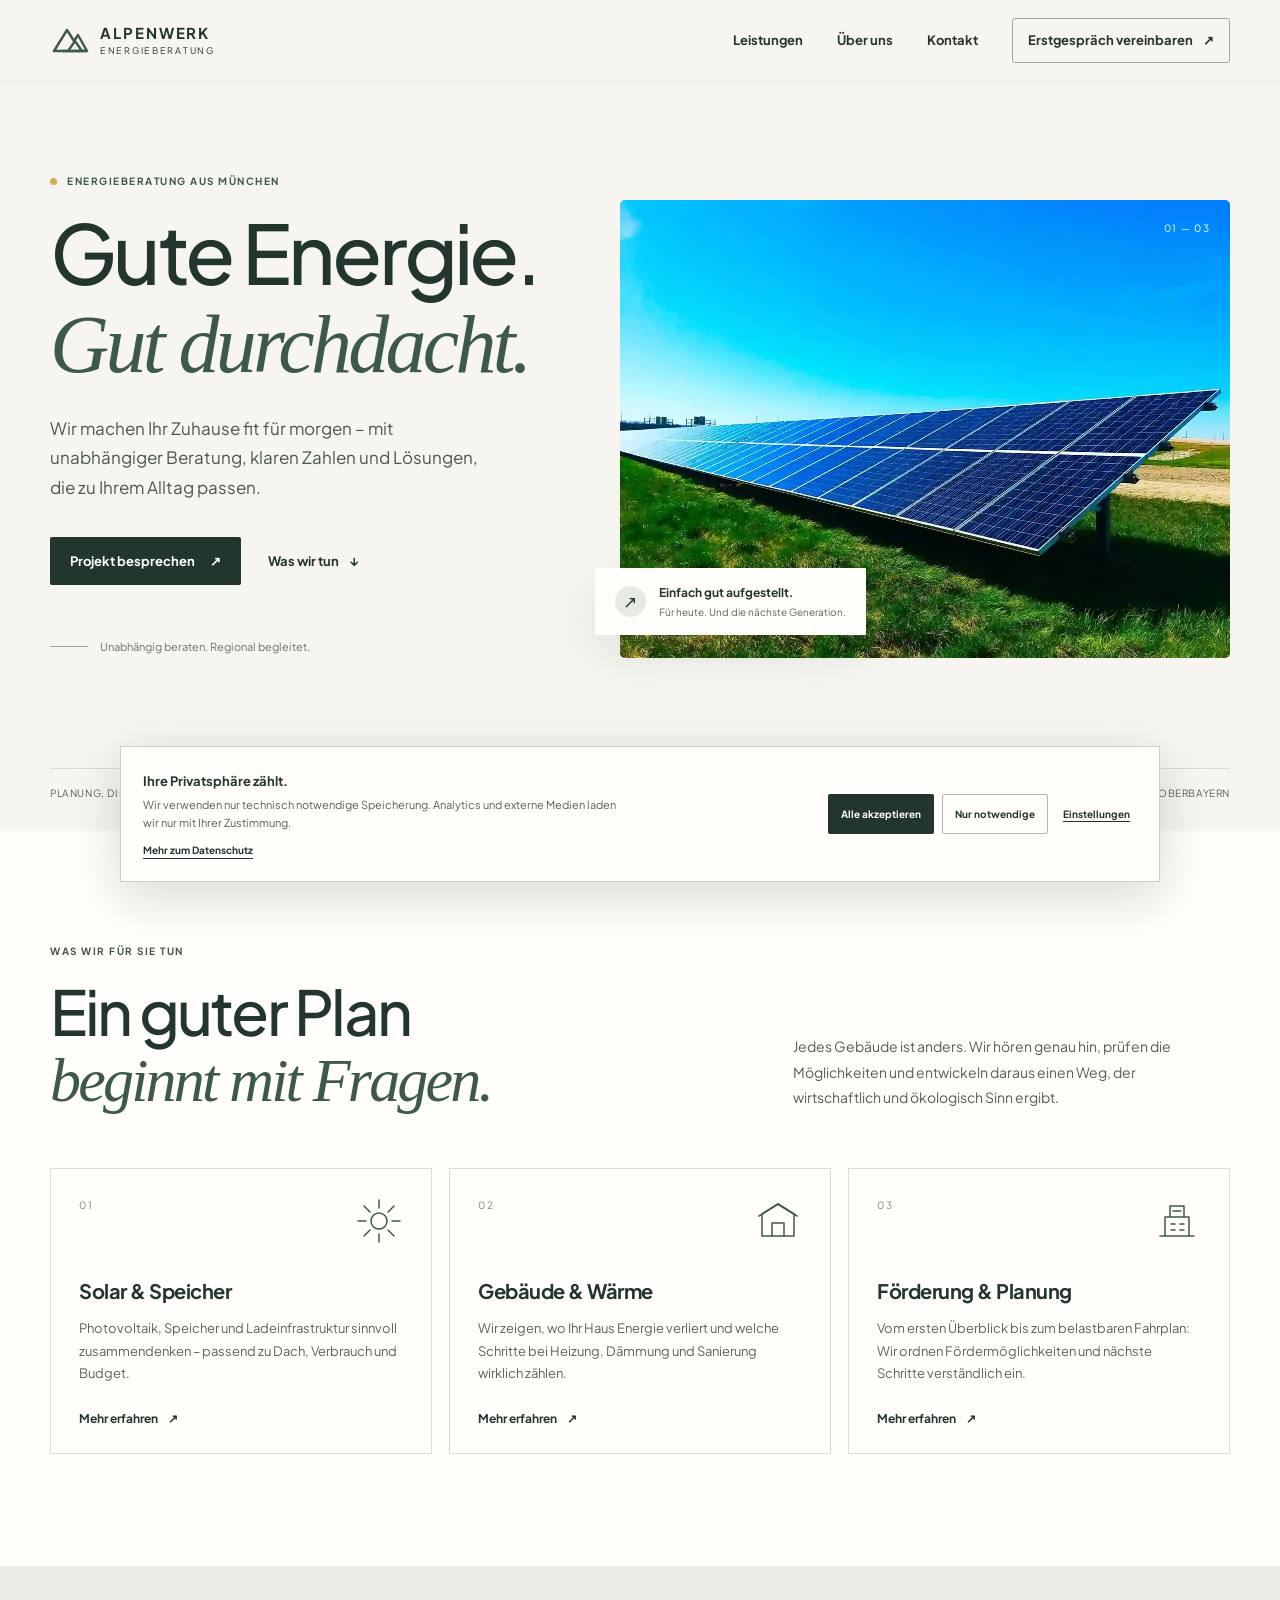
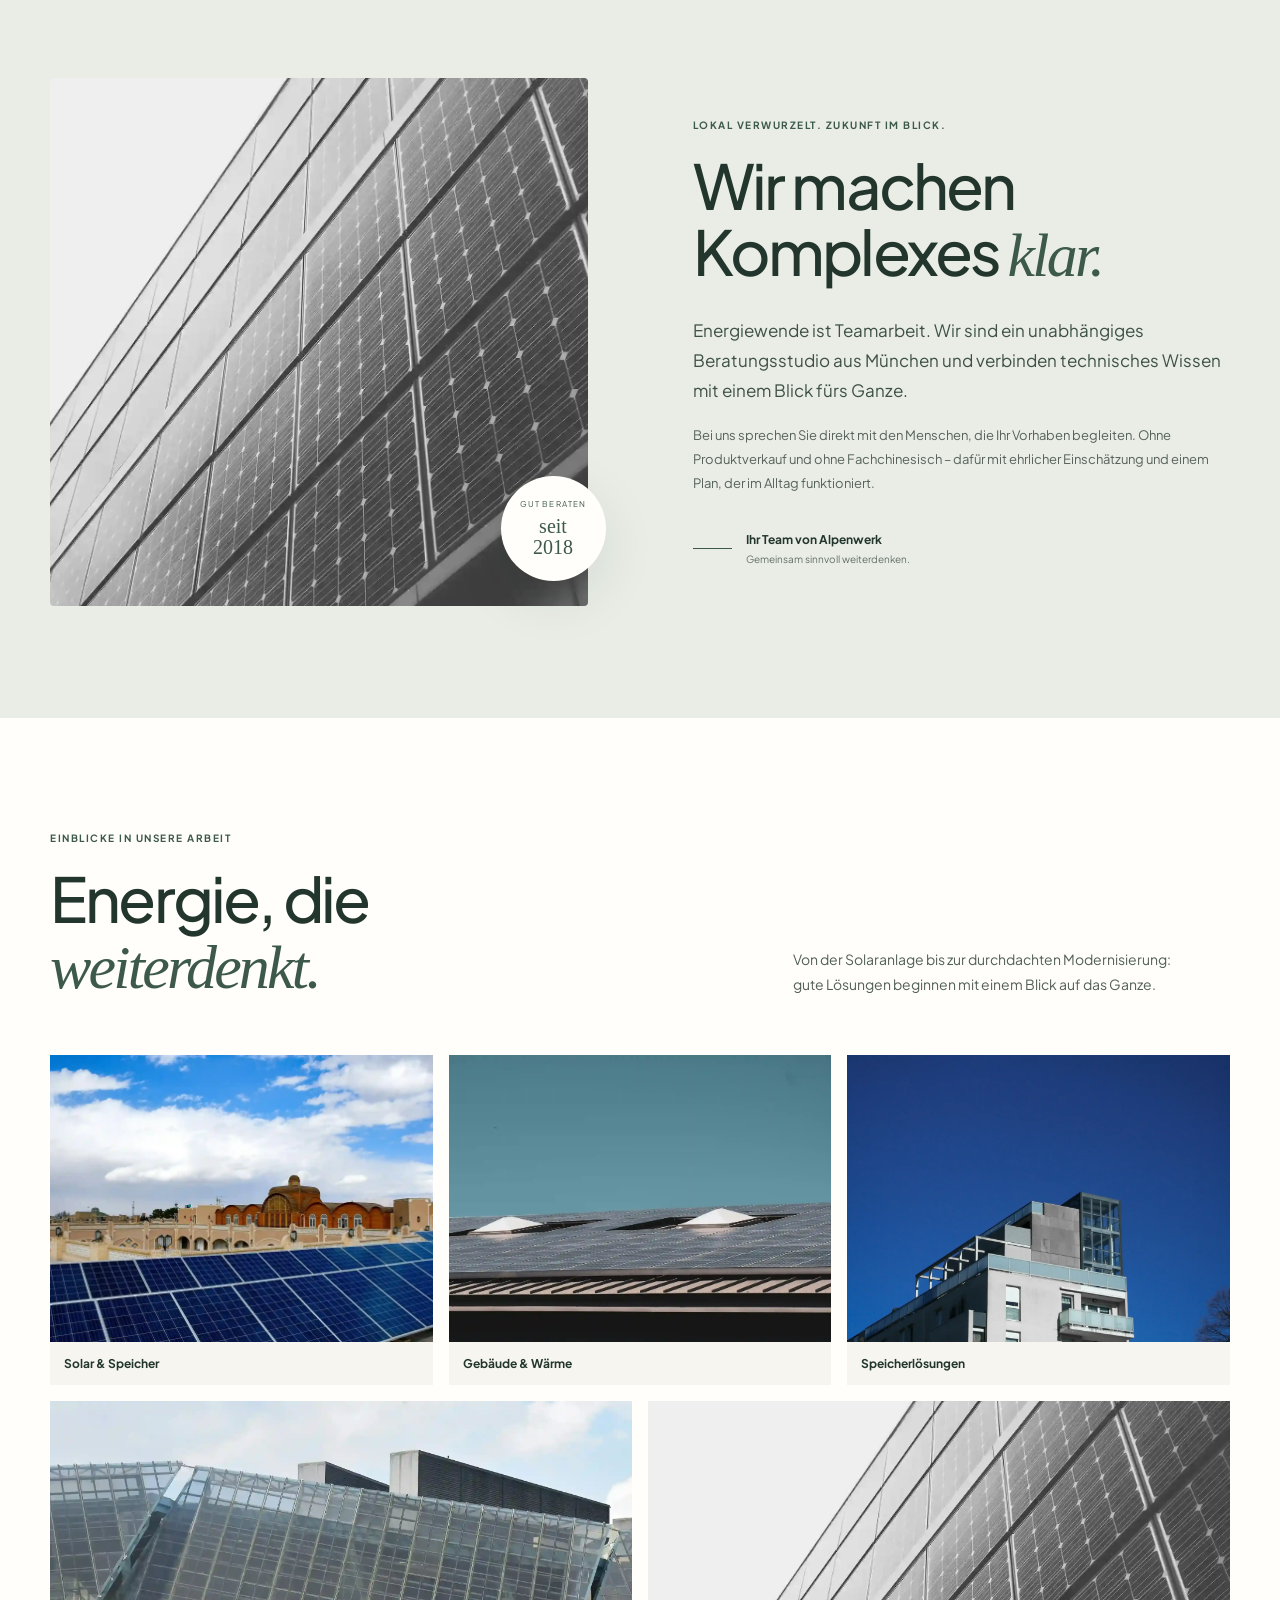
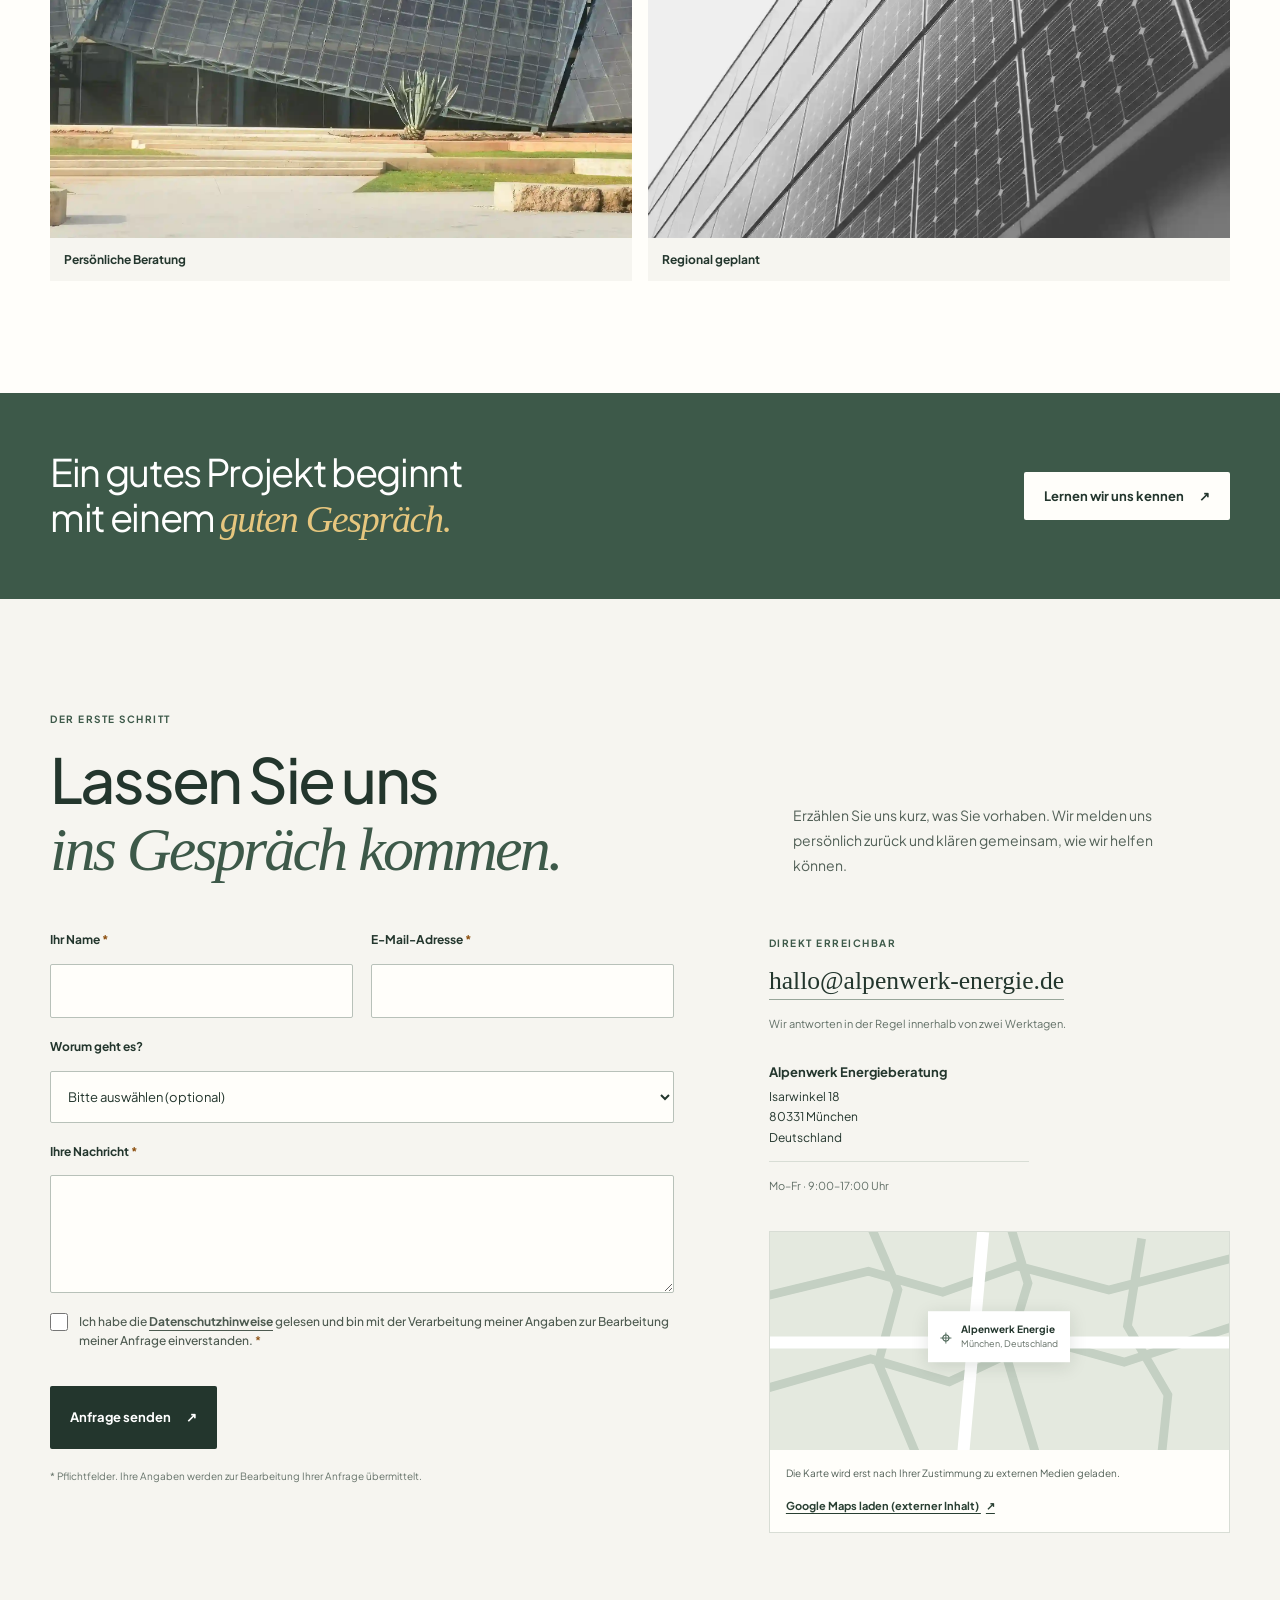
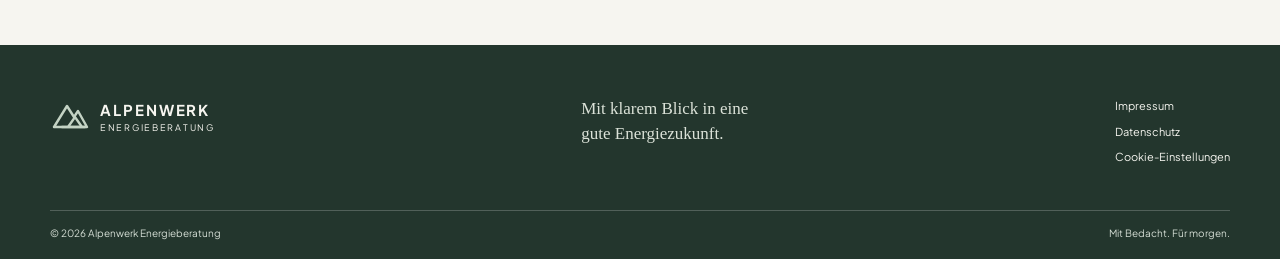
==== commit 16e4880b: "Update images" ====
--- a/index.html
+++ b/index.html
@@ -35,16 +35,7 @@
           <div class="hero-note"><span class="note-line"></span><span>Unabhängig beraten. Regional begleitet.</span></div>
         </div>
         <div class="hero-art" aria-label="Illustration eines Hauses mit Solardach in einer Berglandschaft" role="img">
-          <svg viewBox="0 0 640 560" width="640" height="560" aria-hidden="true" class="landscape">
-            <rect width="640" height="560" rx="18" fill="#e8eee7"/><circle cx="480" cy="130" r="54" fill="#e3b65d"/>
-            <path d="M0 336 147 163l82 101 98-139 145 174 73-88 95 99v250H0Z" fill="#b7c6b9"/><path d="m147 163 44 54-40-11-24 29 20-72Zm180-38 56 73-50-19-30 19 24-73Zm218 86 44 53-34-12-23 17 13-58Z" fill="#f6f5f0"/>
-            <path d="M0 370c96-42 160-22 251 11s180 47 389-6v185H0Z" fill="#627c69"/><path d="M0 423c117-39 204-11 286 25s208 42 354 4v108H0Z" fill="#3d5949"/>
-            <path d="m142 379 144-125 151 126v115H142Z" fill="#f5f1e7"/><path d="m119 382 166-145 176 145-20 22-156-127-145 127Z" fill="#293d34"/>
-            <path d="m194 309 35-31 28 25-35 32Zm46-40 35-31 29 25-36 32Zm36 71 35-31 28 25-35 32Zm45-40 35-31 29 25-36 32Zm-92-4 35-31 29 25-36 32Zm92-40 35-31 29 25-36 32Zm45 79 35-31 29 25-36 32Z" fill="#527b70"/>
-            <path d="M194 394h48v100h-48Zm119 22h42v78h-42Z" fill="#b5c3af"/><path d="M206 405h24v38h-24Zm117 10h19v28h-19Z" fill="#dce4d6"/>
-            <path d="M473 419c28-51 46-51 69 0m-56-3c24-66 48-66 75 0m-42-7c12-61 30-61 43 0" fill="none" stroke="#293d34" stroke-width="8" stroke-linecap="round"/>
-            <path d="M56 462c22-42 38-42 53 0m-41-4c18-53 37-53 58 0" fill="none" stroke="#b9c9b3" stroke-width="6" stroke-linecap="round"/>
-          </svg>
+          <img src="./images/hero.webp" width="1280" height="1120" alt="Photovoltaikanlage auf einem Hausdach in einer Berglandschaft" class="landscape" loading="eager" fetchpriority="high">
           <div class="art-caption"><span class="caption-icon">↗</span><span><strong>Einfach gut aufgestellt.</strong><small>Für heute. Und die nächste Generation.</small></span></div>
           <span class="art-index">01 — 03</span>
         </div>
@@ -63,7 +54,9 @@
       </div>
     </section>
 
-    <section id="ueber-uns" class="about section-pad" aria-labelledby="about-title"><div class="container about-grid"><div class="about-art" role="img" aria-label="Abstrakte Illustration aus Sonne, Bergen und Landschaft"><svg viewBox="0 0 520 510" width="520" height="510" aria-hidden="true"><rect width="520" height="510" rx="18" fill="#dfe7dc"/><circle cx="350" cy="160" r="83" fill="#d9aa57"/><path d="M0 310 143 139l83 100 94-121 200 224v168H0Z" fill="#9aaf9f"/><path d="m143 139 38 48-39-12-22 26 23-62Zm177-21 46 63-46-16-29 21 29-68Z" fill="#f4f1e9"/><path d="M0 328c118-42 181-15 270 24s166 37 250 5v153H0Z" fill="#617b69"/><path d="M0 410c121-41 182-6 262 29s166 34 258-2v73H0Z" fill="#3c5948"/><path d="M76 376c31-72 60-72 89 0m-64-5c24-96 61-96 96 0m177 21c29-70 56-70 81 0m-61-5c22-92 57-92 88 0" fill="none" stroke="#293d34" stroke-width="9" stroke-linecap="round"/></svg><div class="about-stamp"><span>GUT BERATEN</span><strong>seit<br>2018</strong></div></div><div class="about-copy"><p class="eyebrow">Lokal verwurzelt. Zukunft im Blick.</p><h2 id="about-title">Wir machen<br>Komplexes <em>klar.</em></h2><p class="about-lede">Energiewende ist Teamarbeit. Wir sind ein unabhängiges Beratungsstudio aus München und verbinden technisches Wissen mit einem Blick fürs Ganze.</p><p>Bei uns sprechen Sie direkt mit den Menschen, die Ihr Vorhaben begleiten. Ohne Produktverkauf und ohne Fachchinesisch – dafür mit ehrlicher Einschätzung und einem Plan, der im Alltag funktioniert.</p><div class="about-signoff"><span class="signoff-rule"></span><span><strong>Ihr Team von Alpenwerk</strong><small>Gemeinsam sinnvoll weiterdenken.</small></span></div></div></div></section>
+    <section id="ueber-uns" class="about section-pad" aria-labelledby="about-title"><div class="container about-grid"><div class="about-art"><img src="./images/gallery-5.webp" width="800" height="600" loading="lazy" alt="Photovoltaikanlage in der Landschaft Oberbayerns"><div class="about-stamp"><span>GUT BERATEN</span><strong>seit<br>2018</strong></div></div><div class="about-copy"><p class="eyebrow">Lokal verwurzelt. Zukunft im Blick.</p><h2 id="about-title">Wir machen<br>Komplexes <em>klar.</em></h2><p class="about-lede">Energiewende ist Teamarbeit. Wir sind ein unabhängiges Beratungsstudio aus München und verbinden technisches Wissen mit einem Blick fürs Ganze.</p><p>Bei uns sprechen Sie direkt mit den Menschen, die Ihr Vorhaben begleiten. Ohne Produktverkauf und ohne Fachchinesisch – dafür mit ehrlicher Einschätzung und einem Plan, der im Alltag funktioniert.</p><div class="about-signoff"><span class="signoff-rule"></span><span><strong>Ihr Team von Alpenwerk</strong><small>Gemeinsam sinnvoll weiterdenken.</small></span></div></div></div></section>
+
+    <section class="gallery section-pad" aria-labelledby="gallery-title"><div class="container"><div class="section-heading"><div><p class="eyebrow">Einblicke in unsere Arbeit</p><h2 id="gallery-title">Energie, die<br><em>weiterdenkt.</em></h2></div><p class="section-intro">Von der Solaranlage bis zur durchdachten Modernisierung: gute Lösungen beginnen mit einem Blick auf das Ganze.</p></div><div class="gallery-grid"><figure><img src="./images/gallery-1.webp" width="800" height="600" loading="lazy" alt="Solarmodule auf einem Einfamilienhaus"><figcaption>Solar & Speicher</figcaption></figure><figure><img src="./images/gallery-2.webp" width="800" height="600" loading="lazy" alt="Modernisiertes Wohnhaus mit energieeffizienter Gebäudehülle"><figcaption>Gebäude & Wärme</figcaption></figure><figure><img src="./images/gallery-3.webp" width="800" height="600" loading="lazy" alt="Batteriespeicher für ein Wohngebäude"><figcaption>Speicherlösungen</figcaption></figure><figure><img src="./images/gallery-4.webp" width="800" height="600" loading="lazy" alt="Beratungsgespräch zur energetischen Sanierung"><figcaption>Persönliche Beratung</figcaption></figure><figure><img src="./images/gallery-5.webp" width="800" height="600" loading="lazy" alt="Photovoltaikanlage in der Landschaft Oberbayerns"><figcaption>Regional geplant</figcaption></figure></div></div></section>
 
     <section class="callout" aria-label="Persönliche Beratung"><div class="container callout-inner"><p>Ein gutes Projekt beginnt<br>mit einem <em>guten Gespräch.</em></p><a class="button button-light" href="#kontakt">Lernen wir uns kennen <span aria-hidden="true">↗</span></a></div></section>
 
@@ -72,8 +65,8 @@
       <div class="form-field"><label for="topic">Worum geht es?</label><select id="topic" name="topic"><option value="">Bitte auswählen (optional)</option><option>Solar & Speicher</option><option>Gebäude & Wärme</option><option>Förderung & Planung</option><option>Anderes Anliegen</option></select></div>
       <div class="form-field"><label for="message">Ihre Nachricht <span aria-hidden="true">*</span></label><textarea id="message" name="message" rows="4" required aria-describedby="message-error"></textarea><span class="field-error" id="message-error"></span></div>
       <div class="privacy-field"><input id="privacy" name="privacy" type="checkbox" required aria-describedby="privacy-error"><label for="privacy">Ich habe die <a href="datenschutz.html">Datenschutzhinweise</a> gelesen und bin mit der Verarbeitung meiner Angaben zur Bearbeitung meiner Anfrage einverstanden. <span aria-hidden="true">*</span></label></div><span class="field-error privacy-error" id="privacy-error"></span>
-      <button class="button button-dark form-submit" type="submit">Anfrage vorbereiten <span aria-hidden="true">↗</span></button><p class="form-note">* Pflichtfelder. Dieses Demo-Formular sendet keine Daten. Ihr E-Mail-Programm öffnet sich mit Ihrer Nachricht.</p><p id="form-status" class="form-status" role="status" aria-live="polite"></p>
-    </form><aside class="contact-aside"><div class="contact-details"><p class="eyebrow">Direkt erreichbar</p><a class="contact-email" href="mailto:hallo@alpenwerk-energie.de">hallo@alpenwerk-energie.de</a><p>Wir antworten in der Regel innerhalb von zwei Werktagen.</p><div class="contact-address"><strong>Alpenwerk Energieberatung</strong><span>Isarwinkel 18</span><span>80331 München</span><span>Deutschland</span></div><p class="hours">Mo–Fr · 9:00–17:00 Uhr</p></div>
+      <button class="button button-dark form-submit" type="submit">Anfrage senden <span aria-hidden="true">↗</span></button><p class="form-note">* Pflichtfelder. Ihre Angaben werden zur Bearbeitung Ihrer Anfrage übermittelt.</p><p id="form-status" class="form-status" role="status" aria-live="polite"></p>
+    </form><aside class="contact-aside"><div class="contact-details"><p class="eyebrow">Direkt erreichbar</p><span class="contact-email">hallo@alpenwerk-energie.de</span><p>Wir antworten in der Regel innerhalb von zwei Werktagen.</p><div class="contact-address"><strong>Alpenwerk Energieberatung</strong><span>Isarwinkel 18</span><span>80331 München</span><span>Deutschland</span></div><p class="hours">Mo–Fr · 9:00–17:00 Uhr</p></div>
       <div class="map-card"><div class="map-placeholder" id="map-placeholder"><svg viewBox="0 0 420 200" width="420" height="200" aria-hidden="true"><rect width="420" height="200" fill="#e4e9df"/><path d="M-10 60 90 36l68 19 68-24 84 22 120-31M-10 145l102-29 72 21 83-39 77 21 107-35M91-8l26 61-18 67 37 89m84-214 16 52-20 66 31 103m93-210-13 80 37 63-7 67" fill="none" stroke="#c4d0c3" stroke-width="8"/><path d="M0 101h420M195 0l-18 200" stroke="#fff" stroke-width="11"/><circle cx="225" cy="94" r="20" fill="#3d5949"/><circle cx="225" cy="94" r="7" fill="#f6f5f0"/></svg><div class="map-label"><span class="map-pin" aria-hidden="true">⌖</span><span><strong>Alpenwerk Energie</strong><small>München, Deutschland</small></span></div></div><div class="map-action" id="map-action"><p>Die Karte wird erst nach Ihrer Zustimmung zu externen Medien geladen.</p><button id="load-map" type="button" class="map-button">Google Maps laden (externer Inhalt) <span aria-hidden="true">↗</span></button></div><div id="map-frame" class="map-frame" aria-live="polite"></div></div>
     </aside></div></div></section>
   </main>
--- a/style.css
+++ b/style.css
@@ -1,4 +1,9 @@
 @charset "UTF-8";
-:root{--ink:#23362d;--forest:#3d5949;--moss:#607a68;--cream:#f6f5f0;--paper:#fffefa;--sand:#e9e5d9;--muted:#59655d;--line:#d8ddd5;--gold:#d9aa57;--danger:#9b342c;--shadow:0 18px 55px #18261d18;--serif:Georgia,"Times New Roman",serif;--sans:system-ui,-apple-system,BlinkMacSystemFont,"Segoe UI",sans-serif}*{box-sizing:border-box}html{scroll-behavior:smooth;scroll-padding-top:90px}body{margin:0;background:var(--cream);color:var(--ink);font-family:var(--sans);font-size:16px;line-height:1.6;-webkit-font-smoothing:antialiased}a{color:inherit;text-underline-offset:4px}a:hover{color:var(--forest)}button,input,select,textarea{font:inherit}button,a,input,select,textarea{touch-action:manipulation}button{color:inherit}.container{width:min(1180px,calc(100% - 48px));margin-inline:auto}.skip-link{position:fixed;z-index:1000;left:16px;top:12px;transform:translateY(-160%);background:var(--ink);color:white;padding:12px 18px;border-radius:4px}.skip-link:focus{transform:translateY(0)}:focus-visible{outline:3px solid #9b6511;outline-offset:4px}.section-pad{padding:112px 0}.site-header{height:82px;position:sticky;top:0;z-index:30;background:#f6f5f0f2;backdrop-filter:blur(12px);border-bottom:1px solid #23362d12}.header-inner{height:100%;display:flex;align-items:center;justify-content:space-between}.brand{display:inline-flex;gap:10px;align-items:center;text-decoration:none;color:var(--ink)}.brand-mark{color:var(--forest);flex:none}.brand span{display:grid;line-height:1.08;letter-spacing:.12em}.brand strong{font-size:15px}.brand small{font-size:9px;letter-spacing:.19em;margin-top:5px}.primary-nav{display:flex;align-items:center;gap:34px;font-size:13px;font-weight:600}.primary-nav a{text-decoration:none}.nav-cta{padding:11px 15px;border:1px solid #9ca99d;border-radius:3px}.nav-cta span{margin-left:8px}.menu-toggle{display:none;background:transparent;border:0}.hero{padding-top:76px;padding-bottom:30px;overflow:hidden}.hero-grid{display:grid;grid-template-columns:.9fr 1.1fr;gap:70px;align-items:center}.hero-copy{padding:15px 0 44px}.eyebrow{text-transform:uppercase;letter-spacing:.15em;font-size:10px;font-weight:750;color:var(--forest);margin:0 0 20px;display:flex;align-items:center;gap:10px}.eyebrow-dot{width:7px;height:7px;background:var(--gold);border-radius:50%}h1,h2,h3,p{margin-top:0}h1,h2{font-weight:500;line-height:1.06;letter-spacing:-.045em}h1{font-size:clamp(48px,6.4vw,82px);margin-bottom:25px}h1 em,h2 em,.callout em{font-family:var(--serif);font-weight:400;color:var(--forest)}.hero-lede{max-width:435px;font-size:17px;color:#4a584f;line-height:1.75}.hero-actions{display:flex;align-items:center;gap:27px;margin-top:34px}.button{display:inline-flex;min-height:48px;align-items:center;justify-content:center;gap:15px;padding:12px 19px;border:1px solid transparent;border-radius:2px;text-decoration:none;font-weight:650;font-size:13px;cursor:pointer;transition:background .18s,color .18s,transform .18s}.button:hover{transform:translateY(-1px)}.button-dark{background:var(--ink);color:#fff}.button-dark:hover{background:var(--forest);color:#fff}.button-light{background:var(--paper);color:var(--ink)}.button-light:hover{background:#e9eee7;color:var(--ink)}.button-outline{background:transparent;border-color:#aeb8af;color:var(--ink)}.button-outline:hover{background:#edf0eb}.text-link{font-size:13px;font-weight:650;text-decoration:none}.text-link span{margin-left:8px}.hero-note{display:flex;align-items:center;gap:12px;font-size:11px;color:#68756c;margin-top:53px}.note-line{width:38px;height:1px;background:#9aa99b}.hero-art{position:relative}.landscape{display:block;width:100%;height:auto;border-radius:5px}.art-caption{position:absolute;bottom:23px;left:-25px;display:flex;align-items:center;gap:13px;padding:15px 20px;background:var(--paper);box-shadow:var(--shadow);font-size:12px}.caption-icon{width:31px;height:31px;border-radius:50%;display:grid;place-items:center;background:#e5ebe3;font-size:17px}.art-caption span:last-child{display:grid}.art-caption small{color:var(--muted);font-size:10px;margin-top:2px}.art-index{position:absolute;right:20px;top:20px;font-size:10px;letter-spacing:.13em;color:#fff}.hero-bottom{margin-top:68px;border-top:1px solid var(--line);padding-top:16px;display:flex;justify-content:space-between;color:var(--muted);font-size:10px;letter-spacing:.06em;text-transform:uppercase}.scroll-mark{font-size:16px;line-height:1}.services{background:var(--paper)}.section-heading{display:grid;grid-template-columns:1fr .65fr;gap:70px;align-items:end;margin-bottom:54px}.section-heading h2,.about-copy h2{font-size:clamp(40px,5.2vw,62px);margin-bottom:0}.section-intro{max-width:405px;color:#526057;line-height:1.8;font-size:14px;margin-bottom:4px}.service-grid{display:grid;grid-template-columns:repeat(3,1fr);gap:17px}.service-card{border:1px solid var(--line);padding:28px 28px 25px;min-height:280px;display:flex;flex-direction:column;background:#fffefa}.card-top{display:flex;align-items:flex-start;justify-content:space-between;color:var(--forest);margin-bottom:30px}.card-number{font-size:10px;letter-spacing:.15em;color:#78847b}.card-top svg{fill:none;stroke:currentColor;stroke-width:1.5;stroke-linecap:round;stroke-linejoin:round}.service-card h3{font-size:20px;font-weight:600;letter-spacing:-.025em;margin-bottom:10px}.service-card p{color:#59655d;font-size:13px;line-height:1.75;margin-bottom:24px}.card-link{margin-top:auto;font-size:12px;font-weight:700;text-decoration:none}.card-link span{margin-left:8px}.about{background:#e9ede6}.about-grid{display:grid;grid-template-columns:1fr 1fr;gap:105px;align-items:center}.about-art{position:relative}.about-art svg{display:block;width:100%;height:auto;border-radius:4px}.about-stamp{position:absolute;right:-18px;bottom:25px;width:105px;height:105px;background:var(--paper);border-radius:50%;display:flex;flex-direction:column;align-items:center;justify-content:center;text-align:center;color:var(--forest);box-shadow:var(--shadow);font-size:8px;letter-spacing:.13em}.about-stamp strong{font:20px/1.05 var(--serif);letter-spacing:0;margin-top:5px}.about-copy h2{margin-bottom:28px}.about-lede{font-size:17px;line-height:1.75;color:#3f5145}.about-copy>p:not(.eyebrow):not(.about-lede){font-size:13px;color:#57635a;line-height:1.85}.about-signoff{display:flex;align-items:center;gap:14px;margin-top:35px;font-size:12px}.signoff-rule{height:1px;width:39px;background:var(--forest)}.about-signoff span:last-child{display:grid}.about-signoff small{font-size:10px;color:#637067;margin-top:2px}.callout{background:var(--forest);color:white;padding:56px 0}.callout-inner{display:flex;align-items:center;justify-content:space-between;gap:32px}.callout p{font-size:clamp(27px,3vw,38px);line-height:1.2;letter-spacing:-.035em;margin:0}.callout em{color:#e6c67e}.contact{background:var(--cream)}.contact-heading{margin-bottom:48px}.contact-grid{display:grid;grid-template-columns:1.15fr .85fr;gap:95px}.contact-form{display:grid;gap:19px}.form-row{display:grid;grid-template-columns:1fr 1fr;gap:18px}.form-field{display:grid;gap:7px}.form-field label,.privacy-field label{font-size:12px;font-weight:650}.form-field label span,.privacy-field label span{color:#8d5010}.form-field input,.form-field select,.form-field textarea{width:100%;background:#fffefa;border:1px solid #b8c1b9;border-radius:2px;padding:12px 13px;color:var(--ink);font-size:13px}.form-field textarea{resize:vertical;min-height:110px}.form-field input:focus,.form-field select:focus,.form-field textarea:focus{outline:2px solid #8a651d;outline-offset:1px}.privacy-field{display:flex;align-items:flex-start;gap:11px}.privacy-field input{width:18px;height:18px;flex:none;accent-color:var(--forest);margin:1px 0 0}.privacy-field label{font-weight:450;color:#4d5a50;line-height:1.6}.privacy-field a{font-weight:700}.field-error{font-size:11px;color:var(--danger);min-height:0}.field-error:empty{display:none}.privacy-error{margin-top:-16px}.form-submit{justify-self:start;margin-top:2px}.form-note{font-size:10px;color:#66736a;margin:0}.form-status{font-size:12px;color:var(--forest);margin:0}.contact-aside{padding-top:5px}.contact-details .eyebrow{margin-bottom:10px}.contact-email{font-family:var(--serif);font-size:clamp(19px,2vw,26px);text-decoration:none;border-bottom:1px solid #98a69a;padding-bottom:4px}.contact-details>p:not(.eyebrow){font-size:11px;color:#627067;margin:13px 0 28px}.contact-address{display:grid;font-size:12px;line-height:1.7}.contact-address strong{font-size:13px;margin-bottom:4px}.hours{padding-top:15px;border-top:1px solid var(--line);max-width:260px}.map-card{margin-top:36px;border:1px solid var(--line);background:var(--paper)}.map-placeholder{position:relative;overflow:hidden}.map-placeholder>svg{display:block;width:100%;height:auto}.map-label{position:absolute;left:50%;top:48%;transform:translate(-50%,-50%);background:white;padding:9px 12px;display:flex;align-items:center;gap:9px;box-shadow:0 4px 18px #17251920;white-space:nowrap;font-size:10px}.map-label span:last-child{display:grid}.map-label small{color:#626e65;font-size:9px}.map-pin{font-size:21px;color:var(--forest)}.map-action{padding:15px 16px}.map-action p{font-size:10px;color:#536158;margin:0 0 10px}.map-button{border:0;padding:0;background:none;color:#293f32;font-size:11px;font-weight:700;text-decoration:underline;text-underline-offset:3px;cursor:pointer}.map-button span{margin-left:5px}.map-frame iframe{display:block;width:100%;height:240px;border:0}.site-footer{background:#23362d;color:#f7f6f0;padding:52px 0 18px}.footer-top{display:flex;align-items:flex-start;justify-content:space-between;padding-bottom:44px}.brand-footer{color:#f7f6f0}.brand-footer .brand-mark{color:#c4d3c4}.footer-top>p{font:17px/1.45 var(--serif);color:#dbe2d8}.footer-nav{display:grid;gap:8px;font-size:11px}.footer-nav a{color:#f5f5ef;text-decoration:none}.footer-nav a:hover{text-decoration:underline}.footer-bottom{border-top:1px solid #ffffff35;padding-top:14px;display:flex;justify-content:space-between;color:#d4ddd4;font-size:10px}.cookie-banner{position:fixed;z-index:80;bottom:18px;left:50%;transform:translateX(-50%);width:min(1040px,calc(100% - 32px));background:var(--paper);border:1px solid #cad1c8;box-shadow:0 14px 50px #1222172a;padding:20px 22px;display:flex;align-items:center;justify-content:space-between;gap:25px}.cookie-banner[hidden],.dialog-backdrop[hidden]{display:none}.cookie-copy{max-width:490px}.cookie-copy strong{font-size:13px}.cookie-copy p{font-size:11px;color:#536158;margin:4px 0}.cookie-copy>a{font-size:10px;font-weight:650}.cookie-actions{display:flex;align-items:center;gap:8px;flex-wrap:wrap}.cookie-actions .button{font-size:10px;min-height:40px;padding:9px 12px}.cookie-settings-link{border:0;background:transparent;text-decoration:underline;text-underline-offset:3px;font-size:10px;font-weight:650;cursor:pointer;padding:7px}.cookie-dialog{position:fixed;z-index:101;inset:50% auto auto 50%;transform:translate(-50%,-50%);width:min(540px,calc(100% - 30px));max-height:calc(100dvh - 30px);overflow:auto;border:0;padding:28px;background:var(--paper);color:var(--ink);box-shadow:0 25px 90px #101d1670}.cookie-dialog::backdrop{background:#16221c99}.dialog-head{display:flex;align-items:flex-start;justify-content:space-between}.dialog-head .eyebrow{margin-bottom:8px}.dialog-head h2{font-size:29px;letter-spacing:-.03em;margin:0}.dialog-close{border:0;background:transparent;font-size:27px;line-height:1;cursor:pointer}.cookie-dialog>p{font-size:12px;color:#59655d;margin:18px 0}.consent-options{border-top:1px solid var(--line)}.consent-option{display:flex;align-items:center;justify-content:space-between;gap:22px;padding:15px 0;border-bottom:1px solid var(--line)}.consent-option>div{display:grid}.consent-option strong{font-size:13px}.consent-option small{font-size:10px;color:#5c685f;margin-top:3px}.consent-option input{width:19px;height:19px;accent-color:var(--forest);flex:none}.dialog-actions{display:flex;justify-content:flex-end;gap:10px;margin-top:22px}.dialog-actions .button{font-size:11px}.legal-hero{padding:78px 0 46px;background:#e9ede6}.legal-hero h1{font-size:clamp(42px,5vw,64px);margin:0}.legal-main{padding:64px 0 105px}.legal-content{max-width:790px}.legal-content h2{font:26px/1.2 var(--serif);letter-spacing:-.02em;margin:39px 0 13px}.legal-content h3{font-size:16px;margin:25px 0 8px}.legal-content p,.legal-content li{font-size:14px;line-height:1.85;color:#48574c}.legal-content ul{padding-left:20px}.legal-note{padding:16px 19px;border-left:3px solid var(--gold);background:#eeeee7;font-size:12px!important}.legal-footer-mark{display:flex;gap:10px;align-items:center;margin-top:45px;color:var(--forest)}
+@font-face{font-family:"Plus Jakarta Sans";src:url("./fonts/plus-jakarta-sans-v12-latin-regular.woff2") format("woff2");font-style:normal;font-weight:400;font-display:swap}
+@font-face{font-family:"Plus Jakarta Sans";src:url("./fonts/plus-jakarta-sans-v12-latin-500.woff2") format("woff2");font-style:normal;font-weight:500;font-display:swap}
+@font-face{font-family:"Plus Jakarta Sans";src:url("./fonts/plus-jakarta-sans-v12-latin-700.woff2") format("woff2");font-style:normal;font-weight:700;font-display:swap}
+:root{--ink:#23362d;--forest:#3d5949;--moss:#607a68;--cream:#f6f5f0;--paper:#fffefa;--sand:#e9e5d9;--muted:#59655d;--line:#d8ddd5;--gold:#d9aa57;--danger:#9b342c;--shadow:0 18px 55px #18261d18;--serif:Georgia,"Times New Roman",serif;--sans:"Plus Jakarta Sans",Arial,sans-serif}*{box-sizing:border-box}html{scroll-behavior:smooth;scroll-padding-top:90px}body{margin:0;background:var(--cream);color:var(--ink);font-family:var(--sans);font-size:16px;line-height:1.6;-webkit-font-smoothing:antialiased}a{color:inherit;text-underline-offset:4px}a:hover{color:var(--forest)}button,input,select,textarea{font:inherit}button,a,input,select,textarea{touch-action:manipulation}button{color:inherit}.container{width:min(1180px,calc(100% - 48px));margin-inline:auto}.skip-link{position:fixed;z-index:1000;left:16px;top:12px;transform:translateY(-160%);background:var(--ink);color:white;padding:12px 18px;border-radius:4px}.skip-link:focus{transform:translateY(0)}:focus-visible{outline:3px solid #9b6511;outline-offset:4px}.section-pad{padding:112px 0}.site-header{height:82px;position:sticky;top:0;z-index:30;background:#f6f5f0f2;backdrop-filter:blur(12px);border-bottom:1px solid #23362d12}.header-inner{height:100%;display:flex;align-items:center;justify-content:space-between}.brand{display:inline-flex;gap:10px;align-items:center;text-decoration:none;color:var(--ink)}.brand-mark{color:var(--forest);flex:none}.brand span{display:grid;line-height:1.08;letter-spacing:.12em}.brand strong{font-size:15px}.brand small{font-size:9px;letter-spacing:.19em;margin-top:5px}.primary-nav{display:flex;align-items:center;gap:34px;font-size:13px;font-weight:600}.primary-nav a{text-decoration:none}.nav-cta{padding:11px 15px;border:1px solid #9ca99d;border-radius:3px}.nav-cta span{margin-left:8px}.menu-toggle{display:none;background:transparent;border:0}.hero{padding-top:76px;padding-bottom:30px;overflow:hidden}.hero-grid{display:grid;grid-template-columns:.9fr 1.1fr;gap:70px;align-items:center}.hero-copy{padding:15px 0 44px}.eyebrow{text-transform:uppercase;letter-spacing:.15em;font-size:10px;font-weight:750;color:var(--forest);margin:0 0 20px;display:flex;align-items:center;gap:10px}.eyebrow-dot{width:7px;height:7px;background:var(--gold);border-radius:50%}h1,h2,h3,p{margin-top:0}h1,h2{font-weight:500;line-height:1.06;letter-spacing:-.045em}h1{font-size:clamp(48px,6.4vw,82px);margin-bottom:25px}h1 em,h2 em,.callout em{font-family:var(--serif);font-weight:400;color:var(--forest)}.hero-lede{max-width:435px;font-size:17px;color:#4a584f;line-height:1.75}.hero-actions{display:flex;align-items:center;gap:27px;margin-top:34px}.button{display:inline-flex;min-height:48px;align-items:center;justify-content:center;gap:15px;padding:12px 19px;border:1px solid transparent;border-radius:2px;text-decoration:none;font-weight:650;font-size:13px;cursor:pointer;transition:background .18s,color .18s,transform .18s}.button:hover{transform:translateY(-1px)}.button-dark{background:var(--ink);color:#fff}.button-dark:hover{background:var(--forest);color:#fff}.button-light{background:var(--paper);color:var(--ink)}.button-light:hover{background:#e9eee7;color:var(--ink)}.button-outline{background:transparent;border-color:#aeb8af;color:var(--ink)}.button-outline:hover{background:#edf0eb}.text-link{font-size:13px;font-weight:650;text-decoration:none}.text-link span{margin-left:8px}.hero-note{display:flex;align-items:center;gap:12px;font-size:11px;color:#68756c;margin-top:53px}.note-line{width:38px;height:1px;background:#9aa99b}.hero-art{position:relative}.landscape{display:block;width:100%;height:auto;border-radius:5px}.art-caption{position:absolute;bottom:23px;left:-25px;display:flex;align-items:center;gap:13px;padding:15px 20px;background:var(--paper);box-shadow:var(--shadow);font-size:12px}.caption-icon{width:31px;height:31px;border-radius:50%;display:grid;place-items:center;background:#e5ebe3;font-size:17px}.art-caption span:last-child{display:grid}.art-caption small{color:var(--muted);font-size:10px;margin-top:2px}.art-index{position:absolute;right:20px;top:20px;font-size:10px;letter-spacing:.13em;color:#fff}.hero-bottom{margin-top:68px;border-top:1px solid var(--line);padding-top:16px;display:flex;justify-content:space-between;color:var(--muted);font-size:10px;letter-spacing:.06em;text-transform:uppercase}.scroll-mark{font-size:16px;line-height:1}.services{background:var(--paper)}.section-heading{display:grid;grid-template-columns:1fr .65fr;gap:70px;align-items:end;margin-bottom:54px}.section-heading h2,.about-copy h2{font-size:clamp(40px,5.2vw,62px);margin-bottom:0}.section-intro{max-width:405px;color:#526057;line-height:1.8;font-size:14px;margin-bottom:4px}.service-grid{display:grid;grid-template-columns:repeat(3,1fr);gap:17px}.service-card{border:1px solid var(--line);padding:28px 28px 25px;min-height:280px;display:flex;flex-direction:column;background:#fffefa}.card-top{display:flex;align-items:flex-start;justify-content:space-between;color:var(--forest);margin-bottom:30px}.card-number{font-size:10px;letter-spacing:.15em;color:#78847b}.card-top svg{fill:none;stroke:currentColor;stroke-width:1.5;stroke-linecap:round;stroke-linejoin:round}.service-card h3{font-size:20px;font-weight:600;letter-spacing:-.025em;margin-bottom:10px}.service-card p{color:#59655d;font-size:13px;line-height:1.75;margin-bottom:24px}.card-link{margin-top:auto;font-size:12px;font-weight:700;text-decoration:none}.card-link span{margin-left:8px}.about{background:#e9ede6}.about-grid{display:grid;grid-template-columns:1fr 1fr;gap:105px;align-items:center}.about-art{position:relative}.about-art svg{display:block;width:100%;height:auto;border-radius:4px}.about-stamp{position:absolute;right:-18px;bottom:25px;width:105px;height:105px;background:var(--paper);border-radius:50%;display:flex;flex-direction:column;align-items:center;justify-content:center;text-align:center;color:var(--forest);box-shadow:var(--shadow);font-size:8px;letter-spacing:.13em}.about-stamp strong{font:20px/1.05 var(--serif);letter-spacing:0;margin-top:5px}.about-copy h2{margin-bottom:28px}.about-lede{font-size:17px;line-height:1.75;color:#3f5145}.about-copy>p:not(.eyebrow):not(.about-lede){font-size:13px;color:#57635a;line-height:1.85}.about-signoff{display:flex;align-items:center;gap:14px;margin-top:35px;font-size:12px}.signoff-rule{height:1px;width:39px;background:var(--forest)}.about-signoff span:last-child{display:grid}.about-signoff small{font-size:10px;color:#637067;margin-top:2px}.callout{background:var(--forest);color:white;padding:56px 0}.callout-inner{display:flex;align-items:center;justify-content:space-between;gap:32px}.callout p{font-size:clamp(27px,3vw,38px);line-height:1.2;letter-spacing:-.035em;margin:0}.callout em{color:#e6c67e}.contact{background:var(--cream)}.contact-heading{margin-bottom:48px}.contact-grid{display:grid;grid-template-columns:1.15fr .85fr;gap:95px}.contact-form{display:grid;gap:19px}.form-row{display:grid;grid-template-columns:1fr 1fr;gap:18px}.form-field{display:grid;gap:7px}.form-field label,.privacy-field label{font-size:12px;font-weight:650}.form-field label span,.privacy-field label span{color:#8d5010}.form-field input,.form-field select,.form-field textarea{width:100%;background:#fffefa;border:1px solid #b8c1b9;border-radius:2px;padding:12px 13px;color:var(--ink);font-size:13px}.form-field textarea{resize:vertical;min-height:110px}.form-field input:focus,.form-field select:focus,.form-field textarea:focus{outline:2px solid #8a651d;outline-offset:1px}.privacy-field{display:flex;align-items:flex-start;gap:11px}.privacy-field input{width:18px;height:18px;flex:none;accent-color:var(--forest);margin:1px 0 0}.privacy-field label{font-weight:450;color:#4d5a50;line-height:1.6}.privacy-field a{font-weight:700}.field-error{font-size:11px;color:var(--danger);min-height:0}.field-error:empty{display:none}.privacy-error{margin-top:-16px}.form-submit{justify-self:start;margin-top:2px}.form-note{font-size:10px;color:#66736a;margin:0}.form-status{font-size:12px;color:var(--forest);margin:0}.contact-aside{padding-top:5px}.contact-details .eyebrow{margin-bottom:10px}.contact-email{font-family:var(--serif);font-size:clamp(19px,2vw,26px);text-decoration:none;border-bottom:1px solid #98a69a;padding-bottom:4px}.contact-details>p:not(.eyebrow){font-size:11px;color:#627067;margin:13px 0 28px}.contact-address{display:grid;font-size:12px;line-height:1.7}.contact-address strong{font-size:13px;margin-bottom:4px}.hours{padding-top:15px;border-top:1px solid var(--line);max-width:260px}.map-card{margin-top:36px;border:1px solid var(--line);background:var(--paper)}.map-placeholder{position:relative;overflow:hidden}.map-placeholder>svg{display:block;width:100%;height:auto}.map-label{position:absolute;left:50%;top:48%;transform:translate(-50%,-50%);background:white;padding:9px 12px;display:flex;align-items:center;gap:9px;box-shadow:0 4px 18px #17251920;white-space:nowrap;font-size:10px}.map-label span:last-child{display:grid}.map-label small{color:#626e65;font-size:9px}.map-pin{font-size:21px;color:var(--forest)}.map-action{padding:15px 16px}.map-action p{font-size:10px;color:#536158;margin:0 0 10px}.map-button{border:0;padding:0;background:none;color:#293f32;font-size:11px;font-weight:700;text-decoration:underline;text-underline-offset:3px;cursor:pointer}.map-button span{margin-left:5px}.map-frame iframe{display:block;width:100%;height:240px;border:0}.site-footer{background:#23362d;color:#f7f6f0;padding:52px 0 18px}.footer-top{display:flex;align-items:flex-start;justify-content:space-between;padding-bottom:44px}.brand-footer{color:#f7f6f0}.brand-footer .brand-mark{color:#c4d3c4}.footer-top>p{font:17px/1.45 var(--serif);color:#dbe2d8}.footer-nav{display:grid;gap:8px;font-size:11px}.footer-nav a{color:#f5f5ef;text-decoration:none}.footer-nav a:hover{text-decoration:underline}.footer-bottom{border-top:1px solid #ffffff35;padding-top:14px;display:flex;justify-content:space-between;color:#d4ddd4;font-size:10px}.cookie-banner{position:fixed;z-index:80;bottom:18px;left:50%;transform:translateX(-50%);width:min(1040px,calc(100% - 32px));background:var(--paper);border:1px solid #cad1c8;box-shadow:0 14px 50px #1222172a;padding:20px 22px;display:flex;align-items:center;justify-content:space-between;gap:25px}.cookie-banner[hidden],.dialog-backdrop[hidden]{display:none}.cookie-copy{max-width:490px}.cookie-copy strong{font-size:13px}.cookie-copy p{font-size:11px;color:#536158;margin:4px 0}.cookie-copy>a{font-size:10px;font-weight:650}.cookie-actions{display:flex;align-items:center;gap:8px;flex-wrap:wrap}.cookie-actions .button{font-size:10px;min-height:40px;padding:9px 12px}.cookie-settings-link{border:0;background:transparent;text-decoration:underline;text-underline-offset:3px;font-size:10px;font-weight:650;cursor:pointer;padding:7px}.cookie-dialog{position:fixed;z-index:101;inset:50% auto auto 50%;transform:translate(-50%,-50%);width:min(540px,calc(100% - 30px));max-height:calc(100dvh - 30px);overflow:auto;border:0;padding:28px;background:var(--paper);color:var(--ink);box-shadow:0 25px 90px #101d1670}.cookie-dialog::backdrop{background:#16221c99}.dialog-head{display:flex;align-items:flex-start;justify-content:space-between}.dialog-head .eyebrow{margin-bottom:8px}.dialog-head h2{font-size:29px;letter-spacing:-.03em;margin:0}.dialog-close{border:0;background:transparent;font-size:27px;line-height:1;cursor:pointer}.cookie-dialog>p{font-size:12px;color:#59655d;margin:18px 0}.consent-options{border-top:1px solid var(--line)}.consent-option{display:flex;align-items:center;justify-content:space-between;gap:22px;padding:15px 0;border-bottom:1px solid var(--line)}.consent-option>div{display:grid}.consent-option strong{font-size:13px}.consent-option small{font-size:10px;color:#5c685f;margin-top:3px}.consent-option input{width:19px;height:19px;accent-color:var(--forest);flex:none}.dialog-actions{display:flex;justify-content:flex-end;gap:10px;margin-top:22px}.dialog-actions .button{font-size:11px}.legal-hero{padding:78px 0 46px;background:#e9ede6}.legal-hero h1{font-size:clamp(42px,5vw,64px);margin:0}.legal-main{padding:64px 0 105px}.legal-content{max-width:790px}.legal-content h2{font:26px/1.2 var(--serif);letter-spacing:-.02em;margin:39px 0 13px}.legal-content h3{font-size:16px;margin:25px 0 8px}.legal-content p,.legal-content li{font-size:14px;line-height:1.85;color:#48574c}.legal-content ul{padding-left:20px}.legal-note{padding:16px 19px;border-left:3px solid var(--gold);background:#eeeee7;font-size:12px!important}.legal-footer-mark{display:flex;gap:10px;align-items:center;margin-top:45px;color:var(--forest)}
 @media(max-width:900px){.hero-grid{gap:35px}.section-pad{padding:88px 0}.about-grid{gap:55px}.contact-grid{gap:50px}.primary-nav{gap:20px}.hero{padding-top:58px}}@media(max-width:700px){.container{width:min(100% - 36px,540px)}.site-header{height:70px}.menu-toggle{display:flex;width:44px;height:44px;flex-direction:column;align-items:center;justify-content:center;gap:6px;border:1px solid var(--line);border-radius:2px;cursor:pointer}.menu-toggle span{width:18px;height:1px;background:var(--ink)}.primary-nav{display:none;position:absolute;left:0;right:0;top:69px;background:var(--cream);padding:14px 22px 22px;border-bottom:1px solid var(--line);box-shadow:0 12px 20px #18261d10;align-items:stretch;gap:0}.primary-nav.is-open{display:flex;flex-direction:column}.primary-nav>a{padding:13px 0;border-bottom:1px solid #dce0d8}.primary-nav .nav-cta{margin-top:12px;padding:12px;border:1px solid #9ca99d}.section-pad{padding:73px 0}.hero{padding-top:38px;padding-bottom:25px}.hero-grid{grid-template-columns:1fr;gap:34px}.hero-copy{padding:0}.eyebrow{margin-bottom:16px}.hero h1{font-size:clamp(46px,13vw,68px)}.hero-lede{font-size:15px}.hero-actions{margin-top:25px}.hero-note{margin-top:30px}.hero-art{width:calc(100% - 10px);margin-left:10px}.art-caption{left:-10px;bottom:12px;padding:10px 12px}.art-index{right:12px;top:12px}.hero-bottom{margin-top:35px;font-size:8px}.section-heading{grid-template-columns:1fr;gap:19px;margin-bottom:34px}.section-heading h2,.about-copy h2{font-size:clamp(40px,11vw,56px)}.section-intro{font-size:13px}.service-grid{grid-template-columns:1fr;gap:11px}.service-card{min-height:unset;padding:23px}.card-top{margin-bottom:20px}.service-card p{margin-bottom:18px}.about-grid{grid-template-columns:1fr;gap:43px}.about-art{width:calc(100% - 12px)}.about-stamp{width:88px;height:88px;right:-10px}.about-copy h2{margin-bottom:21px}.callout{padding:39px 0}.callout-inner{align-items:flex-start;flex-direction:column}.callout p{font-size:31px}.contact-heading{margin-bottom:35px}.contact-grid{grid-template-columns:1fr;gap:50px}.contact-form{gap:16px}.form-row{grid-template-columns:1fr;gap:16px}.contact-aside{padding:0}.contact-email{font-size:22px}.map-card{margin-top:27px}.footer-top{display:grid;grid-template-columns:1fr 1fr;gap:24px;padding-bottom:30px}.footer-top>p{font-size:15px}.footer-nav{grid-column:1/-1;grid-template-columns:1fr 1fr;column-gap:15px}.footer-bottom{font-size:9px;gap:15px}.cookie-banner{bottom:0;left:0;transform:none;width:100%;display:block;padding:16px 18px max(16px,env(safe-area-inset-bottom));max-height:75dvh;overflow:auto}.cookie-actions{margin-top:13px;display:grid;grid-template-columns:1fr 1fr}.cookie-actions .button{min-height:43px}.cookie-settings-link{grid-column:1/-1;justify-self:center}.cookie-dialog{padding:22px 19px}.dialog-actions{flex-direction:column-reverse}.dialog-actions .button{width:100%}.legal-hero{padding:56px 0 33px}.legal-main{padding:42px 0 75px}.legal-content h2{font-size:23px;margin-top:32px}.legal-content p,.legal-content li{font-size:13px}}@media(max-width:380px){.container{width:calc(100% - 30px)}.hero-actions{gap:17px}.button{padding:11px 14px}.hero-bottom span:first-child{max-width:100px}.hero-bottom span:last-child{text-align:right;max-width:125px}}
 @media(prefers-reduced-motion:reduce){*,*::before,*::after{scroll-behavior:auto!important;transition:none!important;animation:none!important}}
+
+.gallery{background:var(--paper)}.gallery-grid{display:grid;grid-template-columns:repeat(6,1fr);gap:16px}.gallery-grid figure{margin:0;grid-column:span 2;overflow:hidden;background:var(--cream)}.gallery-grid figure:nth-child(4),.gallery-grid figure:nth-child(5){grid-column:span 3}.gallery-grid img{display:block;width:100%;height:auto;aspect-ratio:4/3;object-fit:cover}.gallery-grid figcaption{padding:12px 14px;font-size:12px;font-weight:650;color:var(--ink)}.about-art img{display:block;width:100%;height:auto;aspect-ratio:520/510;object-fit:cover;border-radius:4px}.form-submit:disabled{opacity:.65;cursor:wait;transform:none}@media(max-width:700px){.gallery-grid{grid-template-columns:1fr 1fr;gap:10px}.gallery-grid figure,.gallery-grid figure:nth-child(4),.gallery-grid figure:nth-child(5){grid-column:span 1}.gallery-grid figure:first-child{grid-column:span 2}}
